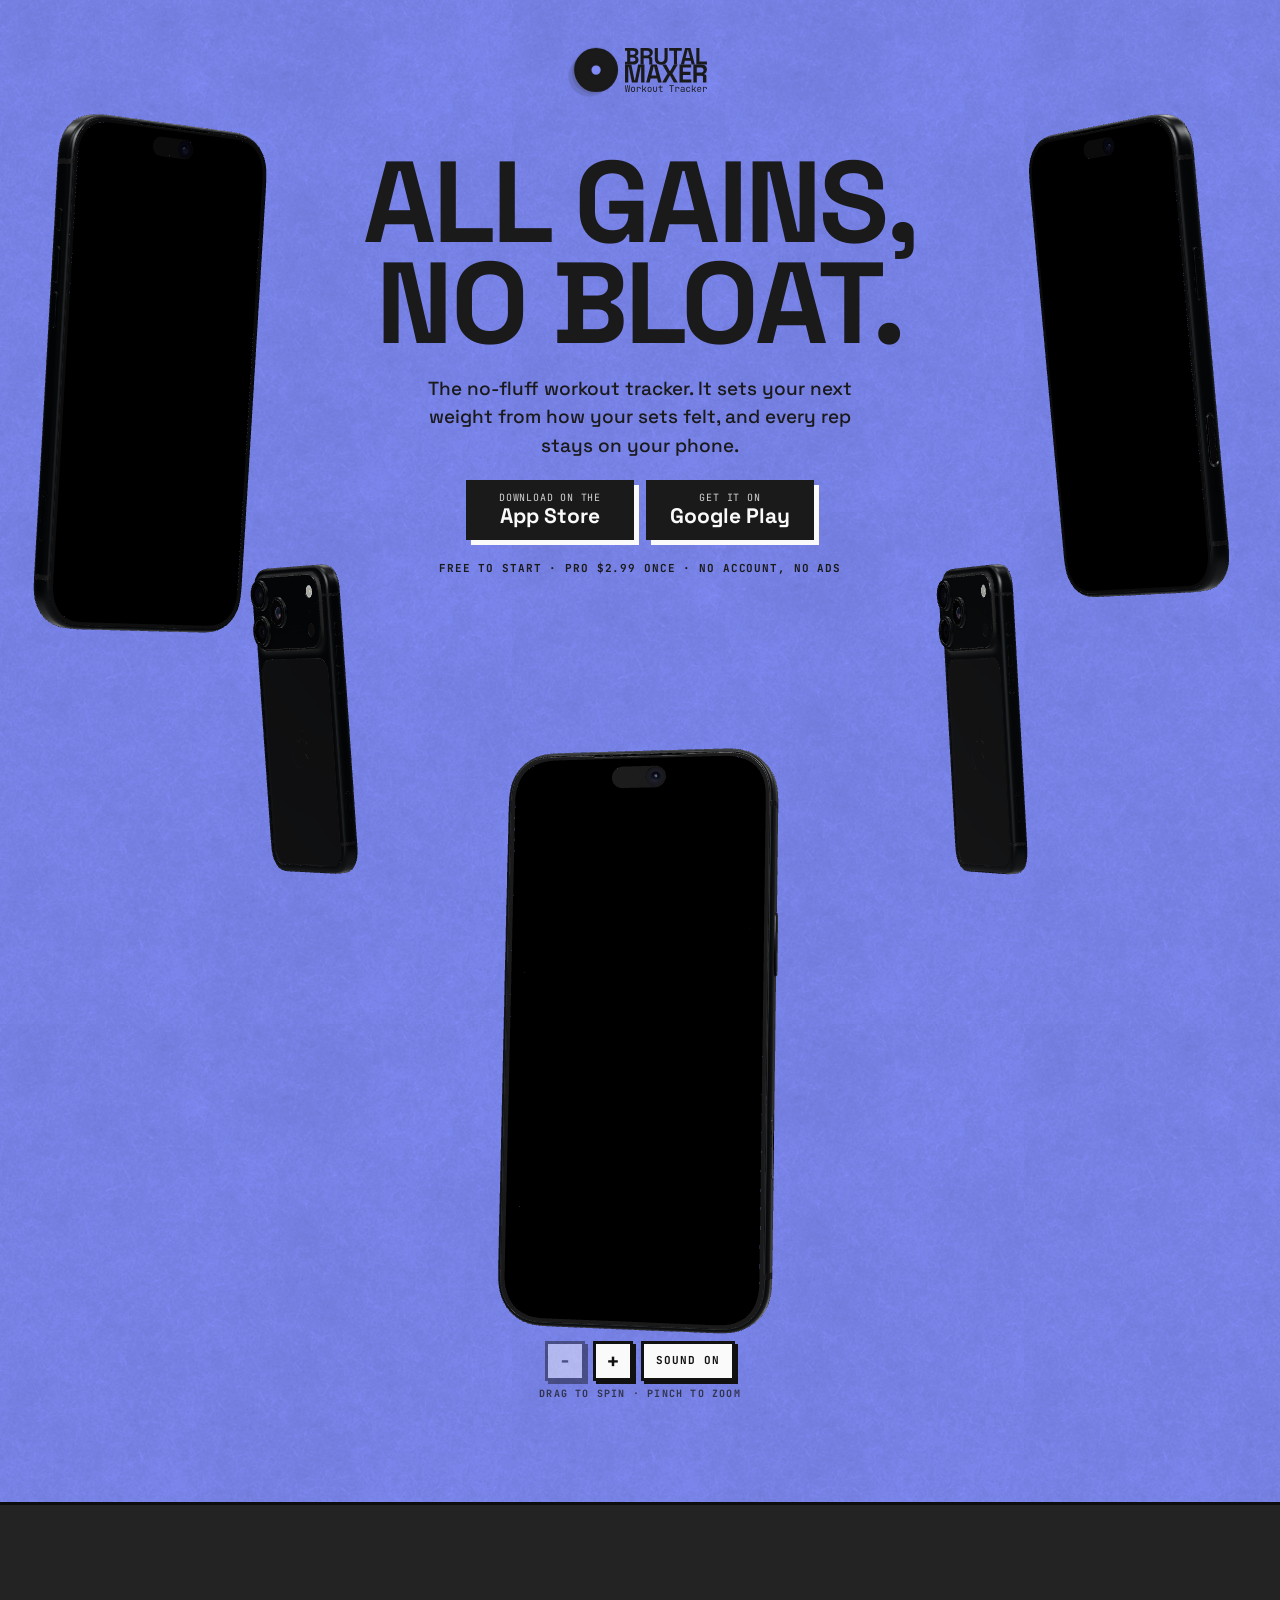
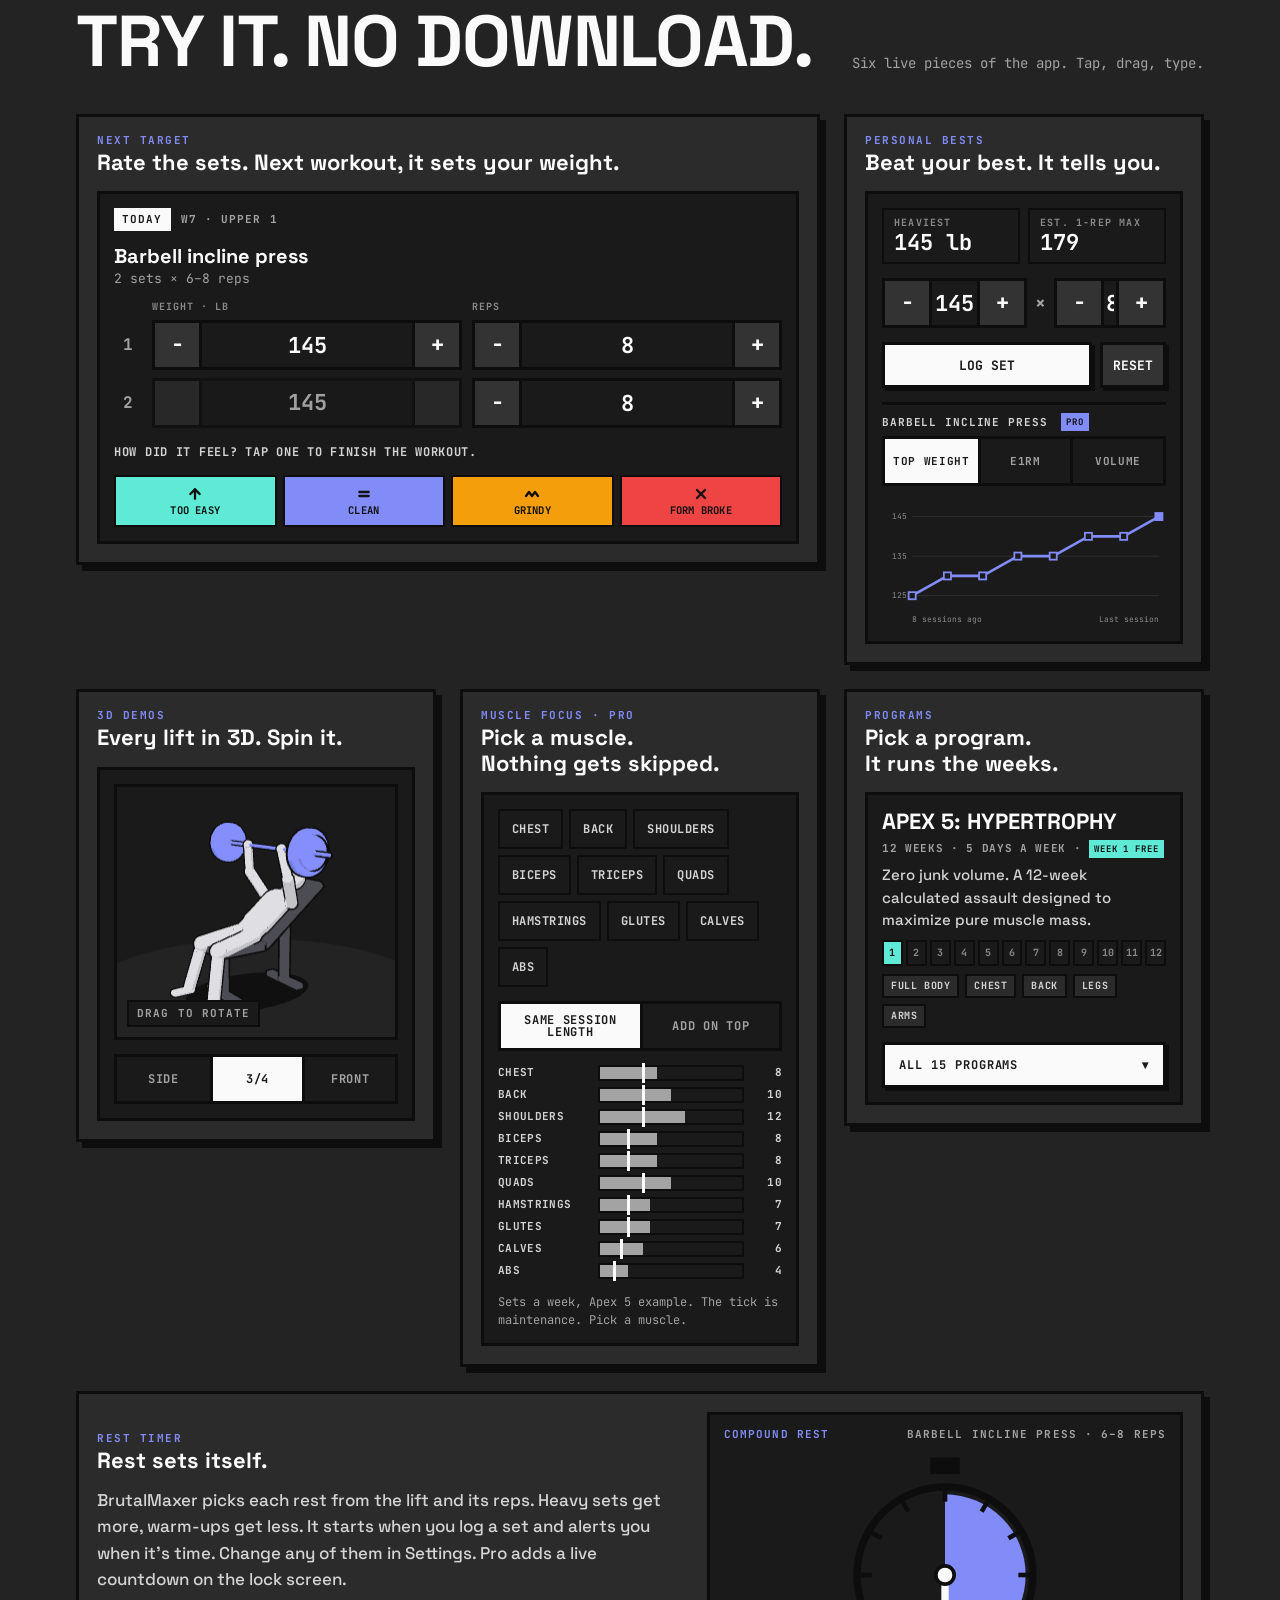
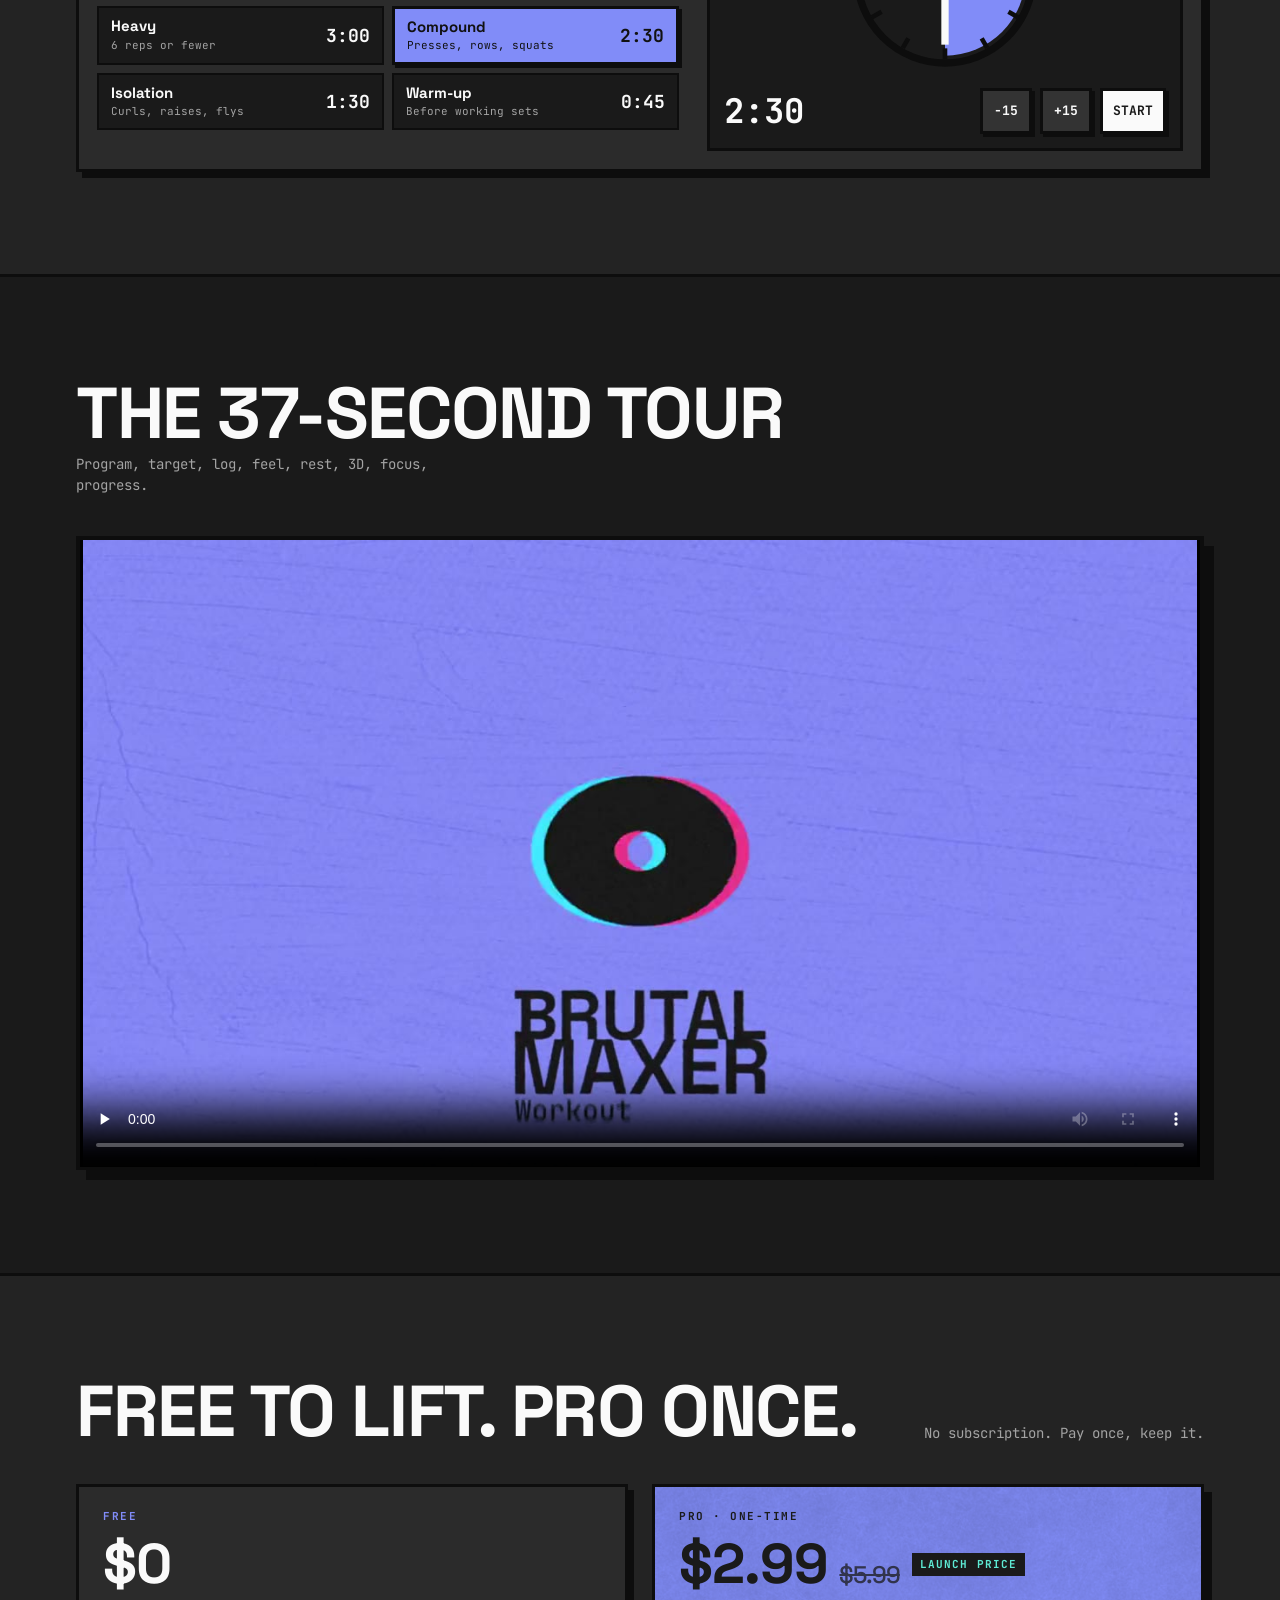
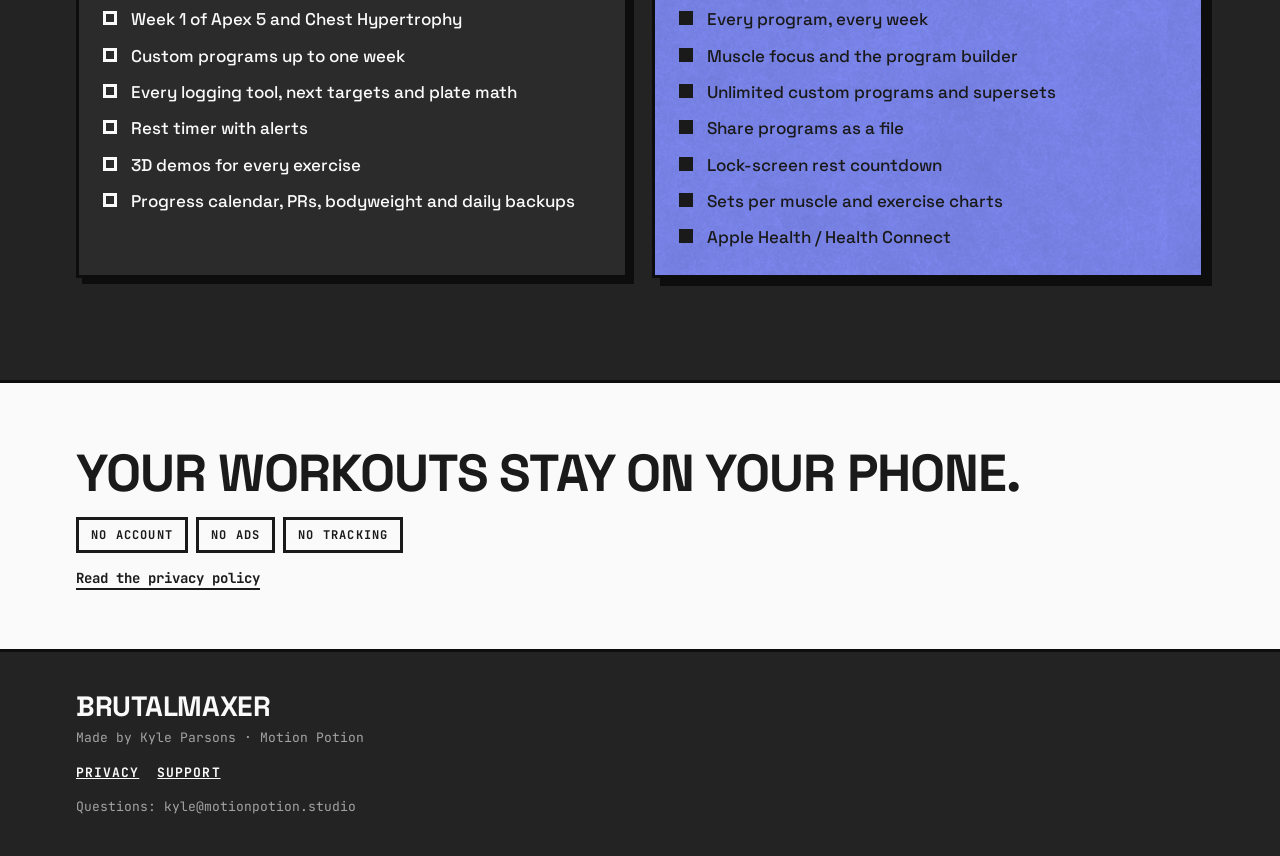
==== index.html @ f572b365 "Add BrutalMaxer landing page Landing page for GitHub Pages: indigo poster hero with a 3D iPhone play" ====
<!doctype html>
<html lang="en">
<head>
<meta charset="utf-8">
<meta name="viewport" content="width=device-width, initial-scale=1, viewport-fit=cover">
<title>BrutalMaxer</title>
<meta name="claude:viewport-fit-sides" content="cover">
<meta name="description" content="BrutalMaxer is a no-fluff workout tracker. It picks your next weight from how your sets felt, logs a set in one tap, and keeps every rep on your phone.">
<meta property="og:title" content="BrutalMaxer: All gains, no bloat">
<meta property="og:description" content="A no-fluff workout tracker for iPhone and Android. 15 programs, next-workout targets from how your sets felt, PRs and 3D demos. No account, no ads.">
<meta property="og:image" content="https://nerdlykyle.github.io/brutalmaxer/assets/og.jpg">
<meta property="og:url" content="https://nerdlykyle.github.io/brutalmaxer/">
<meta property="og:type" content="website">
<meta name="twitter:card" content="summary_large_image">
<link rel="canonical" href="https://nerdlykyle.github.io/brutalmaxer/">
<meta name="theme-color" content="#818CF8">
<meta name="apple-itunes-app" content="app-id=6761445068">
<meta name="color-scheme" content="dark">
<link rel="icon" href="assets/icon.svg" type="image/svg+xml">
<link rel="preload" href="fonts/space-grotesk-latin-700-normal.woff2" as="font" type="font/woff2" crossorigin>
<link rel="stylesheet" href="styles.css">
<script>
  document.documentElement.classList.add('js');
</script>
</head>
<body>

<main id="top">
  <!-- HERO: the ads' indigo paper poster -->
  <section class="hero" data-v="a" aria-labelledby="hero-title">
    <div class="hero__in">
        <h1 class="mark" id="hero-title">
          <span class="sr-only">BrutalMaxer Workout Tracker</span>
          <svg class="mark__plate" viewBox="7.5 7.5 185 185" aria-hidden="true" focusable="false">
            <circle class="ghost ghost--2" cx="100" cy="100" r="88"/>
            <circle class="ghost ghost--1" cx="100" cy="100" r="88"/>
            <g class="disc"><circle cx="100" cy="100" r="88"/><circle class="hole" cx="100" cy="100" r="24"/></g>
          </svg>
          <svg class="mark__word" viewBox="46.0 -700.0 3498.0 1878.8" aria-hidden="true" focusable="false"><path class="w1" d="M46.0 0.0V-116.0H138.0V-584.0H46.0V-700.0H406.0Q470.0 -700.0 517.5 -678.5Q565.0 -657.0 591.5 -617.5Q618.0 -578.0 618.0 -523.0V-513.0Q618.0 -465.0 600.0 -434.5Q582.0 -404.0 557.5 -387.5Q533.0 -371.0 511.0 -364.0V-346.0Q533.0 -340.0 559.0 -323.5Q585.0 -307.0 603.5 -276.0Q622.0 -245.0 622.0 -195.0V-185.0Q622.0 -127.0 595.0 -85.5Q568.0 -44.0 520.5 -22.0Q473.0 0.0 410.0 0.0ZM270.0 -120.0H394.0Q437.0 -120.0 463.5 -141.0Q490.0 -162.0 490.0 -201.0V-211.0Q490.0 -250.0 464.0 -271.0Q438.0 -292.0 394.0 -292.0H270.0ZM270.0 -412.0H392.0Q433.0 -412.0 459.5 -433.0Q486.0 -454.0 486.0 -491.0V-501.0Q486.0 -539.0 460.0 -559.5Q434.0 -580.0 392.0 -580.0H270.0ZM710.0 0.0V-700.0H1014.0Q1080.0 -700.0 1129.0 -677.0Q1178.0 -654.0 1205.0 -612.0Q1232.0 -570.0 1232.0 -513.0V-501.0Q1232.0 -438.0 1202.0 -399.0Q1172.0 -360.0 1128.0 -342.0V-324.0Q1168.0 -322.0 1190.0 -296.5Q1212.0 -271.0 1212.0 -229.0V0.0H1080.0V-210.0Q1080.0 -234.0 1067.5 -249.0Q1055.0 -264.0 1026.0 -264.0H842.0V0.0ZM842.0 -384.0H1000.0Q1047.0 -384.0 1073.5 -409.5Q1100.0 -435.0 1100.0 -477.0V-487.0Q1100.0 -529.0 1074.0 -554.5Q1048.0 -580.0 1000.0 -580.0H842.0ZM1592.0 14.0Q1506.0 14.0 1444.5 -17.5Q1383.0 -49.0 1350.5 -107.5Q1318.0 -166.0 1318.0 -246.0V-700.0H1450.0V-242.0Q1450.0 -178.0 1486.5 -141.0Q1523.0 -104.0 1592.0 -104.0Q1661.0 -104.0 1697.5 -141.0Q1734.0 -178.0 1734.0 -242.0V-700.0H1866.0V-246.0Q1866.0 -166.0 1833.5 -107.5Q1801.0 -49.0 1739.5 -17.5Q1678.0 14.0 1592.0 14.0ZM2136.0 0.0V-580.0H1932.0V-700.0H2472.0V-580.0H2268.0V0.0ZM2430.0 0.0 2614.0 -700.0H2844.0L3028.0 0.0H2892.0L2854.0 -154.0H2604.0L2566.0 0.0ZM2635.0 -276.0H2823.0L2738.0 -617.0H2720.0ZM3092.0 0.0V-700.0H3224.0V-120.0H3544.0V0.0Z"/><path class="w2" d="M46.0 775.8555133079849V0.0H317.5494296577947L451.6615969581749 676.1026615969582H471.61216730038024L605.7243346007606 0.0H877.2737642585553V775.8555133079849H735.4030418250952V107.51140684410655H715.4524714828897L582.4486692015209 775.8555133079849H340.8250950570342L207.8212927756654 107.51140684410655H187.8707224334601V775.8555133079849ZM948.2091254752852 775.8555133079849 1152.148288973384 0.0H1407.0722433460078L1611.0114068441067 775.8555133079849H1460.2737642585553L1418.1558935361218 605.1673003802282H1141.06463878327L1098.9467680608366 775.8555133079849ZM1175.4239543726237 469.9467680608366H1383.7965779467681L1289.5855513307986 91.99429657794678H1269.6349809885933ZM1633.1787072243346 775.8555133079849 1860.3935361216732 384.6026615969582 1635.3954372623575 0.0H1801.6501901140687L1955.7129277566542 280.416349809886H1975.6634980988595L2129.726235741445 0.0H2295.9809885931563L2070.9828897338402 384.6026615969582L2298.1977186311788 775.8555133079849H2131.942965779468L1975.6634980988595 488.7889733840305H1955.7129277566542L1799.4334600760458 775.8555133079849ZM2373.5665399239547 775.8555133079849V0.0H2872.3307984790877V133.00380228136885H2519.8707224334603V318.1007604562738H2841.296577946768V451.10456273764265H2519.8707224334603V642.851711026616H2878.9809885931563V775.8555133079849ZM2965.433460076046 775.8555133079849V0.0H3302.3764258555134Q3375.528517110266 0.0 3429.838403041825 25.49239543726236Q3484.1482889733843 50.98479087452472 3514.074144486692 97.53612167300383Q3544.0 144.08745247148295 3544.0 207.2642585551331V220.56463878326997Q3544.0 290.39163498098867 3510.749049429658 333.6178707224335Q3477.4980988593156 376.8441064638784 3428.7300380228135 396.7946768060837V416.745247148289Q3473.06463878327 418.96197718631186 3497.4486692015207 447.22528517110277Q3521.832699619772 475.4885931558936 3521.832699619772 522.0399239543727V775.8555133079849H3375.528517110266V543.0988593155894Q3375.528517110266 516.4980988593156 3361.6739543726235 499.87262357414454Q3347.819391634981 483.24714828897345 3315.6768060836503 483.24714828897345H3111.7376425855514V775.8555133079849ZM3111.7376425855514 350.2433460076046H3286.8593155893536Q3338.95247148289 350.2433460076046 3368.324144486692 321.98003802281374Q3397.6958174904944 293.7167300380229 3397.6958174904944 247.16539923954383V236.08174904942973Q3397.6958174904944 189.53041825095067 3368.8783269961978 161.26711026615976Q3340.060836501901 133.00380228136885 3286.8593155893536 133.00380228136885H3111.7376425855514Z"/><path class="w3" d="M78.98147940285105 1174.8729114447005 46.0 888.2481499675426H79.76675272196655L101.36176899764283 1100.271946128728Q102.14704231675833 1108.9099526389984 102.93231563587383 1118.1369141386056Q103.71758895498934 1127.3638756382127 104.30654394432597 1135.6092454889254Q104.8954989336626 1143.8546153396383 104.8954989336626 1149.3515285734468Q105.6807722527781 1143.8546153396383 106.26972724211471 1135.6092454889254Q106.85868223145133 1127.3638756382127 107.8402738803457 1118.1369141386056Q108.82186552924009 1108.9099526389984 109.99977550791334 1100.271946128728L136.6990683578404 888.2481499675426H173.21427769671118L197.55775058929171 1100.271946128728Q198.73566056796497 1108.9099526389984 199.71725221685935 1118.1369141386056Q200.69884386575373 1127.3638756382127 201.68043551464808 1135.6092454889254Q202.66202716354246 1143.8546153396383 203.0546638231002 1149.3515285734468Q203.44730048265797 1143.8546153396383 204.0362554719946 1135.6092454889254Q204.62521046133122 1127.3638756382127 205.6068021102256 1118.1369141386056Q206.58839375911998 1108.9099526389984 207.37366707823548 1100.271946128728L229.75395667302726 888.2481499675426H261.95016275676284L228.18341003479625 1174.8729114447005H183.81546750477045L159.47199461218992 958.9227486879378Q158.6867212930744 949.8921055181095 157.70512964418003 941.2540990078389Q156.72353799528565 932.6160924975684 155.93826467617015 925.1559959659712Q155.15299135705465 917.6958994343739 154.76035469749692 912.9842595196809Q154.36771803793917 917.6958994343739 153.3861263890448 925.1559959659712Q152.4045347401504 932.6160924975684 151.6192614210349 941.2540990078389Q150.8339881019194 949.8921055181095 149.65607812324615 958.9227486879378L123.34942193287685 1174.8729114447005ZM389.55707711303177 1178.0140047211626Q363.6430575822202 1178.0140047211626 344.7964979234482 1168.1980882322187Q325.9499382646762 1158.382171743275 315.54506678639575 1139.7319304142818Q305.1401953081154 1121.0816890852886 305.1401953081154 1095.5603062140349V1038.2353539186033Q305.1401953081154 1012.3213343877918 315.54506678639575 993.8674113885775Q325.9499382646762 975.4134883893632 344.7964979234482 965.5975719004196Q363.6430575822202 955.7816554114758 389.55707711303177 955.7816554114758Q415.4710966438433 955.7816554114758 434.3176563026153 965.5975719004196Q453.1642159613873 975.4134883893632 463.5690874396677 993.8674113885775Q473.97395891794815 1012.3213343877918 473.97395891794815 1037.8427172590457V1095.5603062140349Q473.97395891794815 1121.0816890852886 463.5690874396677 1139.7319304142818Q453.1642159613873 1158.382171743275 434.3176563026153 1168.1980882322187Q415.4710966438433 1178.0140047211626 389.55707711303177 1178.0140047211626ZM389.55707711303177 1146.6030719565424Q412.722640026939 1146.6030719565424 425.6796497923448 1133.6460621911367Q438.6366595577506 1120.689052425731 438.6366595577506 1095.5603062140349V1038.2353539186033Q438.6366595577506 1013.1066077069073 425.6796497923448 1000.1495979415015Q412.722640026939 987.1925881760958 389.55707711303177 987.1925881760958Q366.7841508586822 987.1925881760958 353.6308227634976 1000.1495979415015Q340.47749466831294 1013.1066077069073 340.47749466831294 1038.2353539186033V1095.5603062140349Q340.47749466831294 1120.689052425731 353.6308227634976 1133.6460621911367Q366.7841508586822 1146.6030719565424 389.55707711303177 1146.6030719565424ZM550.9307441912673 1174.8729114447005V958.9227486879378H585.4827702323494V1000.1495979415015H593.728140083062L582.3416769558874 1025.6709808127553Q582.3416769558874 990.7263181121156 597.4581883488607 972.8613501022379Q612.5746997418341 954.9963820923602 642.4150858682232 954.9963820923602Q676.5744752497475 954.9963820923602 696.7952632169715 976.3950800382577Q717.0160511841957 997.793777984155 717.0160511841957 1034.3089873230258V1047.2659970884315H681.6787518239983V1037.4500805994878Q681.6787518239983 1011.928697728234 669.3106970479291 998.3827329734917Q656.9426422718599 984.8367682187493 634.1697160175104 984.8367682187493Q611.7894264227186 984.8367682187493 599.0287349870918 998.5790513032705Q586.2680435514649 1012.3213343877918 586.2680435514649 1037.4500805994878V1174.8729114447005ZM780.2305533729935 1174.8729114447005V888.2481499675426H815.5678527331911V1048.0512704075472H857.1873386463126L920.0092041755527 958.9227486879378H960.450780110001L887.8129980918172 1061.7935534920684L961.6286900886743 1174.8729114447005H920.4018408351105L857.5799753058703 1078.6769298530517H815.5678527331911V1174.8729114447005ZM1096.3030643169827 1178.0140047211626Q1070.3890447861713 1178.0140047211626 1051.5424851273992 1168.1980882322187Q1032.6959254686271 1158.382171743275 1022.2910539903468 1139.7319304142818Q1011.8861825120664 1121.0816890852886 1011.8861825120664 1095.5603062140349V1038.2353539186033Q1011.8861825120664 1012.3213343877918 1022.2910539903468 993.8674113885775Q1032.6959254686271 975.4134883893632 1051.5424851273992 965.5975719004196Q1070.3890447861713 955.7816554114758 1096.3030643169827 955.7816554114758Q1122.2170838477944 955.7816554114758 1141.0636435065662 965.5975719004196Q1159.9102031653383 975.4134883893632 1170.3150746436186 993.8674113885775Q1180.719946121899 1012.3213343877918 1180.719946121899 1037.8427172590457V1095.5603062140349Q1180.719946121899 1121.0816890852886 1170.3150746436186 1139.7319304142818Q1159.9102031653383 1158.382171743275 1141.0636435065662 1168.1980882322187Q1122.2170838477944 1178.0140047211626 1096.3030643169827 1178.0140047211626ZM1096.3030643169827 1146.6030719565424Q1119.46862723089 1146.6030719565424 1132.425636996296 1133.6460621911367Q1145.3826467617016 1120.689052425731 1145.3826467617016 1095.5603062140349V1038.2353539186033Q1145.3826467617016 1013.1066077069073 1132.425636996296 1000.1495979415015Q1119.46862723089 987.1925881760958 1096.3030643169827 987.1925881760958Q1073.5301380626333 987.1925881760958 1060.3768099674485 1000.1495979415015Q1047.2234818722638 1013.1066077069073 1047.2234818722638 1038.2353539186033V1095.5603062140349Q1047.2234818722638 1120.689052425731 1060.3768099674485 1133.6460621911367Q1073.5301380626333 1146.6030719565424 1096.3030643169827 1146.6030719565424ZM1331.4924233920756 1178.799278040278Q1294.1919407340893 1178.799278040278 1271.8116511392973 1156.6153067752653Q1249.4313615445055 1134.4313355102522 1249.4313615445055 1096.3455795331504V958.9227486879378H1284.7686609047032V1096.3455795331504Q1284.7686609047032 1120.689052425731 1297.3330340105513 1134.2350171804733Q1309.8974071163993 1147.7809819352158 1331.4924233920756 1147.7809819352158Q1353.4800763273095 1147.7809819352158 1366.2407677629362 1134.2350171804733Q1379.0014591985632 1120.689052425731 1379.0014591985632 1096.3455795331504V958.9227486879378H1414.338758558761V1096.3455795331504Q1414.338758558761 1134.4313355102522 1391.5658323044113 1156.6153067752653Q1368.792906050062 1178.799278040278 1331.4924233920756 1178.799278040278ZM1591.0252553597486 1174.8729114447005Q1563.1480525311483 1174.8729114447005 1547.6389044786172 1159.952718381506Q1532.129756426086 1145.0325253183114 1532.129756426086 1117.9405958088266V991.1189547716733H1471.2710741946346V958.9227486879378H1532.129756426086V898.0640664564864H1567.4670557862835V958.9227486879378H1653.8471208889887V991.1189547716733H1567.4670557862835V1117.9405958088266Q1567.4670557862835 1142.6767053609651 1591.0252553597486 1142.6767053609651H1649.9207542934112V1174.8729114447005ZM2020.9623975754855 1174.8729114447005V920.0517193917204H1942.4350656639353V887.8555133079849H2134.827028847233V920.0517193917204H2056.299696935683V1174.8729114447005ZM2200.0047143338197 1174.8729114447005V958.9227486879378H2234.556740374902V1000.1495979415015H2242.8021102256143L2231.41564709844 1025.6709808127553Q2231.41564709844 990.7263181121156 2246.532158491413 972.8613501022379Q2261.6486698843864 954.9963820923602 2291.4890560107756 954.9963820923602Q2325.6484453923 954.9963820923602 2345.869233359524 976.3950800382577Q2366.0900213267482 997.793777984155 2366.0900213267482 1034.3089873230258V1047.2659970884315H2330.752721966551V1037.4500805994878Q2330.752721966551 1011.928697728234 2318.3846671904817 998.3827329734917Q2306.0166124144125 984.8367682187493 2283.2436861600627 984.8367682187493Q2260.863396565271 984.8367682187493 2248.102705129644 998.5790513032705Q2235.342013694017 1012.3213343877918 2235.342013694017 1037.4500805994878V1174.8729114447005ZM2490.9484790661127 1178.799278040278Q2456.7890896845884 1178.799278040278 2437.157256706701 1161.3269466899583Q2417.5254237288136 1143.8546153396383 2417.5254237288136 1114.014229213249Q2417.5254237288136 1083.7812064273023 2437.157256706701 1066.5051934067615Q2456.7890896845884 1049.2291803862204 2490.1632057469974 1049.2291803862204H2556.911437871815V1027.6341641105441Q2556.911437871815 1007.6096944730988 2544.9360197553033 996.8121863352607Q2532.960601638792 986.0146781974225 2510.972948703558 986.0146781974225Q2491.7337523852284 986.0146781974225 2478.7767426198225 994.0637297183564Q2465.8197328544165 1002.1127812392903 2463.856549556628 1015.8550643238116H2428.51925019643Q2432.05298013245 987.9778614952113 2454.8259063868 971.4871217937857Q2477.5988326411493 954.9963820923602 2511.7582220226736 954.9963820923602Q2549.05870468066 954.9963820923602 2570.653720956336 974.2355784106901Q2592.2487372320124 993.4747747290198 2592.2487372320124 1026.4562541318708V1174.8729114447005H2557.6967111909303V1133.6460621911367H2551.807161297564L2557.6967111909303 1127.7565122977705Q2557.6967111909303 1151.3147118712354 2539.439106521495 1165.0569949557566Q2521.1815018520597 1178.799278040278 2490.9484790661127 1178.799278040278ZM2499.5864855763834 1150.9220752116778Q2524.715231788079 1150.9220752116778 2540.813334829947 1138.3577021058297Q2556.911437871815 1125.7933289999817 2556.911437871815 1106.1614960220943V1075.5358365765896H2490.9484790661127Q2473.279829386014 1075.5358365765896 2463.0712762375124 1085.3517530655336Q2452.862723089011 1095.1676695544772 2452.862723089011 1112.0510459154605Q2452.862723089011 1130.112332255117 2465.23077786508 1140.5172037333973Q2477.5988326411493 1150.9220752116778 2499.5864855763834 1150.9220752116778ZM2746.947581097766 1178.799278040278Q2721.0335615669546 1178.799278040278 2701.598046918846 1168.9833615513344Q2682.1625322707373 1159.1674450623905 2671.561342462678 1140.5172037333973Q2660.9601526546185 1121.8669624044041 2660.9601526546185 1096.3455795331504V1037.4500805994878Q2660.9601526546185 1011.5360610686763 2671.561342462678 993.082138069462Q2682.1625322707373 974.6282150702477 2701.598046918846 964.812298581304Q2721.0335615669546 954.9963820923602 2746.947581097766 954.9963820923602Q2784.2480637557524 954.9963820923602 2807.0209900101017 975.0208517298056Q2829.7939162644516 995.0453213672508 2830.9718262431247 1029.5973474083328H2795.6345268829273Q2794.4566169042537 1008.787604451772 2781.695925468627 997.5974596543762Q2768.935234033 986.4073148569803 2746.947581097766 986.4073148569803Q2723.782018183859 986.4073148569803 2710.0397350993376 999.5606429521649Q2696.2974520148164 1012.7139710473496 2696.2974520148164 1037.0574439399302V1096.3455795331504Q2696.2974520148164 1120.689052425731 2710.0397350993376 1134.0386988506943Q2723.782018183859 1147.388345275658 2746.947581097766 1147.388345275658Q2768.935234033 1147.388345275658 2781.695925468627 1136.0018821484832Q2794.4566169042537 1124.6154190213085 2795.6345268829273 1104.1983127243054H2830.9718262431247Q2829.7939162644516 1138.7503387653876 2807.0209900101017 1158.7748084028328Q2784.2480637557524 1178.799278040278 2746.947581097766 1178.799278040278ZM2900.4685149848465 1174.8729114447005V888.2481499675426H2935.805814345044V1048.0512704075472H2977.4253002581654L3040.2471657874057 958.9227486879378H3080.688741721854L3008.0509597036703 1061.7935534920684L3081.866651700527 1174.8729114447005H3040.6398024469636L2977.8179369177233 1078.6769298530517H2935.805814345044V1174.8729114447005ZM3216.5410259288356 1178.799278040278Q3191.019643057582 1178.799278040278 3171.976765069031 1168.5907248917765Q3152.93388708048 1158.382171743275 3142.5290156021993 1139.7319304142818Q3132.124144123919 1121.0816890852886 3132.124144123919 1096.3455795331504V1037.4500805994878Q3132.124144123919 1012.3213343877918 3142.5290156021993 993.8674113885775Q3152.93388708048 975.4134883893632 3171.976765069031 965.2049352408617Q3191.019643057582 954.9963820923602 3216.5410259288356 954.9963820923602Q3242.0624088000895 954.9963820923602 3261.10528678864 965.2049352408617Q3280.148164777191 975.4134883893632 3290.553036255472 993.8674113885775Q3300.957907733752 1012.3213343877918 3300.957907733752 1037.4500805994878V1075.5358365765896H3166.676170165001V1096.3455795331504Q3166.676170165001 1121.8669624044041 3179.633179930407 1135.4129271591464Q3192.590189695813 1148.958891913889 3216.5410259288356 1148.958891913889Q3236.9581322258387 1148.958891913889 3249.5225053316867 1141.6951137120705Q3262.086878437535 1134.4313355102522 3264.835335054439 1119.9037791066155H3300.1726344146364Q3296.6389044786165 1146.9957086161003 3273.669659894488 1162.8974933281893Q3250.70041531036 1178.799278040278 3216.5410259288356 1178.799278040278ZM3266.40588169267 1051.9776370031245V1037.4500805994878Q3266.40588169267 1011.928697728234 3253.645190257043 998.1864146437129Q3240.884498821416 984.4441315591915 3216.5410259288356 984.4441315591915Q3192.590189695813 984.4441315591915 3179.633179930407 998.1864146437129Q3166.676170165001 1011.928697728234 3166.676170165001 1037.4500805994878V1048.8365437266625H3269.154338309574ZM3377.914693007071 1174.8729114447005V958.9227486879378H3412.466719048153V1000.1495979415015H3420.7120888988657L3409.325625771691 1025.6709808127553Q3409.325625771691 990.7263181121156 3424.4421371646645 972.8613501022379Q3439.5586485576378 954.9963820923602 3469.399034684027 954.9963820923602Q3503.558424065551 954.9963820923602 3523.7792120327754 976.3950800382577Q3543.9999999999995 997.793777984155 3543.9999999999995 1034.3089873230258V1047.2659970884315H3508.662700639802V1037.4500805994878Q3508.662700639802 1011.928697728234 3496.294645863733 998.3827329734917Q3483.926591087664 984.8367682187493 3461.153664833314 984.8367682187493Q3438.7733752385225 984.8367682187493 3426.0126838028955 998.5790513032705Q3413.2519923672685 1012.3213343877918 3413.2519923672685 1037.4500805994878V1174.8729114447005Z"/></svg>
        </h1>
        <p class="hero__tag"><span class="t1">All gains,</span> <span class="t2">no bloat.</span></p>
        <p class="hero__lede">The no-fluff workout tracker. It sets your next weight from how your sets felt, and every rep stays on your phone.</p>
        <div class="stores">
          <a class="store" id="appstore-link" href="https://apps.apple.com/us/app/brutalmaxer-workout-tracker/id6761445068"><small>Download on the</small><b>App Store</b></a>
          <a class="store" id="play-link" href="https://play.google.com/store/apps/details?id=com.kyleparsons.brutalmaxer"><small>Get it on</small><b>Google Play</b></a>
        </div>
        <p class="hero__fine">Free to start · Pro <span data-price-now>$2.99</span> once · No account, no ads</p>
      <figure class="phone phone--hero" id="hero-phone">
        <video id="hero-video" src="assets/hero.mp4" poster="assets/hero-poster.jpg" autoplay muted loop playsinline preload="metadata" aria-label="BrutalMaxer 37-second tour: pick a program, get your next target, log, rate, 3D demos, muscle focus and progress"></video>
        <div class="phone__bar">
          <button class="sound" id="hero-sound" type="button">Sound on</button>
          <span class="phone__hint" aria-hidden="true">Drag to spin</span>
        </div>
      </figure>
    </div>
  </section>

  <!-- TRY IT: live pieces of the app in its own UI -->
  <section class="try" id="try" aria-labelledby="try-title">
    <div class="wrap">
      <div class="sec-head">
        <h2 class="sec-title" id="try-title" data-flash>Try it. No download.</h2>
        <p class="sec-note">Six live pieces of the app. Tap, drag, type.</p>
      </div>

      <div class="grid">
        <!-- 1. Next target: today's sets → how it felt → next workout's target -->
        <article class="card card--wide" aria-labelledby="t-title">
          <header class="card__head">
            <p class="eyebrow">Next target</p>
            <h3 class="card__title" id="t-title">Rate the sets. Next workout, it sets your weight.</h3>
          </header>
          <div class="app sim" id="sim">
            <!-- step 1: today -->
            <div class="sim__step" id="sim-today">
              <div class="sim__when"><span class="sim__day">Today</span><span>W7 · Upper 1</span></div>
              <div class="ex">
                <div>
                  <p class="ex__name">Barbell incline press</p>
                  <p class="ex__meta">2 sets × 6–8 reps</p>
                </div>
              </div>
              <div class="sets" role="group" aria-label="Today's sets">
                <div class="sets__head"><span></span><span>Weight · lb</span><span>Reps</span></div>
                <div class="setrow">
                  <span class="setrow__n">1</span>
                  <div class="stepper" data-field="weight">
                    <button type="button" data-d="-1" aria-label="Less weight">−</button>
                    <input id="t-weight" inputmode="decimal" value="145" aria-label="Weight for both sets, pounds">
                    <button type="button" data-d="1" aria-label="More weight">+</button>
                  </div>
                  <div class="stepper" data-field="reps1">
                    <button type="button" data-d="-1" aria-label="One less rep, set 1">−</button>
                    <input id="t-reps1" inputmode="numeric" value="8" aria-label="Reps, set 1">
                    <button type="button" data-d="1" aria-label="One more rep, set 1">+</button>
                  </div>
                </div>
                <div class="setrow">
                  <span class="setrow__n">2</span>
                  <div class="stepper stepper--ghost" aria-hidden="true"><span></span><output id="t-weight2">145</output><span></span></div>
                  <div class="stepper" data-field="reps2">
                    <button type="button" data-d="-1" aria-label="One less rep, set 2">−</button>
                    <input id="t-reps2" inputmode="numeric" value="8" aria-label="Reps, set 2">
                    <button type="button" data-d="1" aria-label="One more rep, set 2">+</button>
                  </div>
                </div>
              </div>
              <p class="sim__ask" id="feel-label">How did it feel? Tap one to finish the workout.</p>
              <div class="feel" role="group" aria-labelledby="feel-label">
                <button type="button" data-feel="easy" class="feel--easy">Too easy</button>
                <button type="button" data-feel="clean" class="feel--clean">Clean</button>
                <button type="button" data-feel="grindy" class="feel--grindy">Grindy</button>
                <button type="button" data-feel="broke" class="feel--broke">Form broke</button>
              </div>
            </div>
            <!-- step 2: the next time this workout comes up -->
            <div class="sim__step" id="sim-next" hidden>
              <div class="sim__when"><span class="sim__day sim__day--next">Next workout</span><span>W8 · Upper 1</span></div>
              <div class="ex">
                <div>
                  <p class="ex__name">Barbell incline press</p>
                  <p class="ex__meta" id="n-last">Last time: 145 lb × 8, 7 · Clean</p>
                </div>
              </div>
              <div class="target" aria-live="polite" id="n-target">
                <p class="target__label">Next target</p>
                <p class="target__value" id="n-title">Chase Reps</p>
                <p class="target__detail" id="n-detail"></p>
                <div class="target__nums">
                  <div class="target__num"><span>Load</span><b id="n-load">145</b><i id="n-delta"></i></div>
                  <div class="target__num"><span>Reps</span><b>6–8</b></div>
                </div>
                <p class="target__use" id="n-use">Use 145 lb</p>
              </div>
              <p class="sim__why" id="n-why"></p>
              <button type="button" class="btn-sq btn-ink sim__reset" id="sim-reset">Try another</button>
            </div>
          </div>
        </article>

        <!-- 2. Personal bests -->
        <article class="card" aria-labelledby="pb-title">
          <header class="card__head">
            <p class="eyebrow">Personal bests</p>
            <h3 class="card__title" id="pb-title">Beat your best. It tells you.</h3>
          </header>
          <div class="app pb" id="pb">
            <div class="pb__toast" id="pb-toast" role="status" aria-live="polite" hidden><b id="pb-toast-title"></b><span id="pb-toast-detail"></span></div>
            <div class="pb__bests">
              <div><span>Heaviest</span><b id="pb-best-w">145 lb</b></div>
              <div><span>Est. 1-rep max</span><b id="pb-best-e">179</b></div>
            </div>
            <div class="pb__log">
              <div class="stepper" id="pb-w">
                <button type="button" data-d="-1" aria-label="Less weight">−</button>
                <input inputmode="decimal" value="145" aria-label="Weight, pounds">
                <button type="button" data-d="1" aria-label="More weight">+</button>
              </div>
              <span class="pb__x" aria-hidden="true">×</span>
              <div class="stepper" id="pb-r">
                <button type="button" data-d="-1" aria-label="One less rep">−</button>
                <input inputmode="numeric" value="8" aria-label="Reps">
                <button type="button" data-d="1" aria-label="One more rep">+</button>
              </div>
            </div>
            <div class="pb__actions">
              <button type="button" class="btn-sq btn-ink" id="pb-log">Log set</button>
              <button type="button" class="btn-sq" id="pb-reset">Reset</button>
            </div>
            <div class="pb__chart">
              <div class="pb__charthead">
                <span>Barbell incline press <em class="pro">Pro</em></span>
                <div class="seg" role="radiogroup" aria-label="Chart">
                  <button type="button" role="radio" aria-checked="true" data-metric="top">Top weight</button>
                  <button type="button" role="radio" aria-checked="false" data-metric="e1rm">E1RM</button>
                  <button type="button" role="radio" aria-checked="false" data-metric="vol">Volume</button>
                </div>
              </div>
              <svg class="chart" id="pb-chart" viewBox="0 0 320 150" role="img" aria-label="Chart of your sessions"></svg>
            </div>
          </div>
        </article>

        <!-- 3. 3D lift -->
        <article class="card" aria-labelledby="d-title">
          <header class="card__head">
            <p class="eyebrow">3D demos</p>
            <h3 class="card__title" id="d-title">Every lift in 3D. Spin it.</h3>
          </header>
          <div class="app">
            <div class="lift" id="lift" tabindex="0" role="slider" aria-label="Rotate the barbell incline press" aria-valuemin="0" aria-valuemax="23" aria-valuenow="0" aria-valuetext="Three-quarter view">
              <img id="lift-img" src="assets/3d/dark/r00.webp" alt="3D figure doing a barbell incline press" draggable="false" width="620" height="560">
              <span class="lift__hint">Drag to rotate</span>
            </div>
            <div class="seg seg--full" role="group" aria-label="Camera">
              <button type="button" data-frame="2">Side</button>
              <button type="button" data-frame="0" aria-pressed="true">3/4</button>
              <button type="button" data-frame="21">Front</button>
            </div>
          </div>
        </article>

        <!-- 4. Muscle focus -->
        <article class="card" aria-labelledby="f-title">
          <header class="card__head">
            <p class="eyebrow">Muscle focus · Pro</p>
            <h3 class="card__title" id="f-title">Pick a muscle. Nothing gets skipped.</h3>
          </header>
          <div class="app">
            <div class="chips" role="group" aria-label="Muscles to grow, pick up to two" id="f-chips"></div>
            <div class="seg seg--full" role="radiogroup" aria-label="Session length">
              <button type="button" role="radio" aria-checked="true" data-mode="same">Same session length</button>
              <button type="button" role="radio" aria-checked="false" data-mode="top">Add on top</button>
            </div>
            <div class="vol" id="f-bars" aria-live="polite"></div>
            <p class="plates__fine" id="f-fine">Sets a week, Apex 5 example. The tick is maintenance.</p>
          </div>
        </article>

        <!-- 5. Programs -->
        <article class="card" aria-labelledby="pg-title">
          <header class="card__head">
            <p class="eyebrow">Programs</p>
            <h3 class="card__title" id="pg-title">Pick a program. It runs the weeks.</h3>
          </header>
          <div class="app prog">
            <div class="prog__feat" id="pg-feat" aria-live="polite"></div>
            <button type="button" class="prog__toggle" id="pg-toggle" aria-expanded="false" aria-controls="pg-list">
              <span id="pg-count">All 15 programs</span><span class="prog__chev" aria-hidden="true">▾</span>
            </button>
            <ul class="prog__list" id="pg-list" hidden></ul>
          </div>
        </article>

        <!-- 6. Rest timer -->
        <article class="card card--full" id="rest-card" aria-labelledby="r-title">
          <div class="rest-wrap">
            <div class="rest-copy">
              <header class="card__head">
                <p class="eyebrow">Rest timer</p>
                <h3 class="card__title" id="r-title">Rest sets itself.</h3>
              </header>
              <p class="rest-copy__p">BrutalMaxer picks each rest from the lift and its reps. Heavy sets get more, warm-ups get less. It starts when you log a set and alerts you when it's time. Change any of them in Settings. Pro adds a live countdown on the lock screen.</p>
              <div class="restkind" role="radiogroup" aria-label="Kind of set" id="r-kinds">
                <button type="button" role="radio" aria-checked="false" data-sec="180" data-name="Heavy" data-ex="Barbell back squat · 3–5 reps"><b>Heavy</b><span>6 reps or fewer</span><i>3:00</i></button>
                <button type="button" role="radio" aria-checked="true" data-sec="150" data-name="Compound" data-ex="Barbell incline press · 6–8 reps"><b>Compound</b><span>Presses, rows, squats</span><i>2:30</i></button>
                <button type="button" role="radio" aria-checked="false" data-sec="90" data-name="Isolation" data-ex="Cable lateral raise · 10–12 reps"><b>Isolation</b><span>Curls, raises, flys</span><i>1:30</i></button>
                <button type="button" role="radio" aria-checked="false" data-sec="45" data-name="Warm-up" data-ex="Barbell incline press · warm-up"><b>Warm-up</b><span>Before working sets</span><i>0:45</i></button>
              </div>
            </div>
            <div class="app rest" id="rest">
              <div class="rest__top">
                <span class="rest__kind" id="r-kind">Compound rest</span>
                <span class="rest__detail" id="r-detail">Barbell incline press · 6–8 reps</span>
              </div>
              <svg class="dial" viewBox="0 0 120 120" aria-hidden="true">
                <rect class="dial__crown" x="52" y="2" width="16" height="9"/>
                <circle class="dial__face" cx="60" cy="66" r="48"/>
                <path class="dial__wedge" id="r-wedge" d=""/>
                <g class="dial__ticks" id="r-ticks"></g>
                <line class="dial__hand" id="r-hand" x1="60" y1="66" x2="60" y2="30"/>
                <circle class="dial__hub" cx="60" cy="66" r="5"/>
              </svg>
              <div class="rest__row">
                <span class="rest__time" id="r-time" aria-live="off">2:30</span>
                <button type="button" class="btn-sq" id="r-minus" aria-label="Subtract 15 seconds">−15</button>
                <button type="button" class="btn-sq" id="r-plus" aria-label="Add 15 seconds">+15</button>
                <button type="button" class="btn-sq btn-ink" id="r-go">Start</button>
              </div>
              <p class="sr-only" id="r-status" aria-live="polite"></p>
            </div>
          </div>
        </article>
      </div>
    </div>
  </section>

  <!-- TOUR VIDEO -->
  <section class="tour" id="tour" aria-labelledby="tour-title">
    <div class="wrap">
      <div class="sec-head">
        <h2 class="sec-title" id="tour-title" data-flash>The 37-second tour</h2>
        <p class="sec-note">Program, target, log, feel, rest, 3D, focus, progress.</p>
      </div>
      <div class="tour__frame">
        <video id="tour-video" src="assets/promo.mp4" poster="assets/promo-poster.jpg" controls playsinline preload="none"></video>
      </div>
    </div>
  </section>

  <!-- PRICING -->
  <section class="pricing" id="pricing" aria-labelledby="pricing-title">
    <div class="wrap">
      <div class="sec-head">
        <h2 class="sec-title" id="pricing-title" data-flash>Free to lift. Pro once.</h2>
        <p class="sec-note">No subscription. Pay once, keep it.</p>
      </div>
      <div class="plans">
        <article class="plan">
          <p class="eyebrow">Free</p>
          <p class="plan__price">$0</p>
          <ul class="plan__list">
            <li>Week 1 of Apex 5 and Chest Hypertrophy</li>
            <li>Custom programs up to one week</li>
            <li>Every logging tool, next targets and plate math</li>
            <li>Rest timer with alerts</li>
            <li>3D demos for every exercise</li>
            <li>Progress calendar, PRs, bodyweight and daily backups</li>
          </ul>
        </article>
        <article class="plan plan--pro">
          <p class="eyebrow">Pro · one-time</p>
          <p class="plan__price"><span data-price-now>$2.99</span> <s data-price-was>$5.99</s> <span class="tag" data-launch-tag>Launch price</span></p>
          <ul class="plan__list">
            <li>Every program, every week</li>
            <li>Muscle focus and the program builder</li>
            <li>Unlimited custom programs and supersets</li>
            <li>Share programs as a file</li>
            <li>Lock-screen rest countdown</li>
            <li>Sets per muscle and exercise charts</li>
            <li>Apple Health / Health Connect</li>
          </ul>
        </article>
      </div>
    </div>
  </section>

  <!-- PRIVACY -->
  <section class="privacy" aria-labelledby="privacy-title">
    <div class="wrap privacy__in">
      <h2 class="privacy__title" id="privacy-title">Your workouts stay on your phone.</h2>
      <ul class="privacy__facts">
        <li>No account</li>
        <li>No ads</li>
        <li>No tracking</li>
      </ul>
      <a class="privacy__link" href="privacy.html">Read the privacy policy</a>
    </div>
  </section>
</main>

<footer class="foot">
  <div class="wrap foot__in">
    <p class="foot__brand">BRUTALMAXER</p>
    <p class="foot__by">Made by Kyle Parsons · Motion Potion</p>
    <nav class="foot__nav" aria-label="Footer">
      <a href="privacy.html">Privacy</a>
      <a href="support.html">Support</a>
    </nav>
    <p class="foot__mail">Questions: <span class="select">kyle@motionpotion.studio</span></p>
  </div>
</footer>

<script src="app.js"></script>
</body>
</html>
---- styles.css ----
/* BrutalMaxer landing page. Tokens mirror the app's dark theme (src/index.css). Dark only. */

@font-face { font-family: "Space Grotesk"; font-weight: 500; font-display: swap; src: url(fonts/space-grotesk-latin-500-normal.woff2) format("woff2"); }
@font-face { font-family: "Space Grotesk"; font-weight: 700; font-display: swap; src: url(fonts/space-grotesk-latin-700-normal.woff2) format("woff2"); }
@font-face { font-family: "JetBrains Mono"; font-weight: 400; font-display: swap; src: url(fonts/jetbrains-mono-latin-400-normal.woff2) format("woff2"); }
@font-face { font-family: "JetBrains Mono"; font-weight: 700; font-display: swap; src: url(fonts/jetbrains-mono-latin-700-normal.woff2) format("woff2"); }

:root {
  /* dark (default) */
  --app: #232323;
  --surface: #1A1A1A;
  --card: #2B2B2B;
  --well: #1A1A1A;
  --press: #333333;
  --line: #0D0D0D;
  --ink: #FAFAFA;
  --soft: #D4D4D4;
  --muted: #A3A3A3;
  --faint: #8A8A8A;
  --on-ink: #1A1A1A;
  --go-ink: #62F167;
  --danger: #F16262;
  --accent: #818CF8;
  --accent-ink: #818CF8;
  --lift-bg: #1A1A1A;
  --lift-floor: #232323;
  /* brand band: identical in both themes, like the ads */
  --indigo: #818CF8;
  --indigo-deep: #4F46E5;
  --poster-ink: #1A1A1A;
  --ghost: #626AB5;
  --cyan: #22D3EE;
  --magenta: #FF4FD8;
  /* set-feel colors from the app (always with #111 text) */
  --q-easy: #5EEAD4;
  --q-clean: #818CF8;
  --q-grindy: #F59E0B;
  --q-broke: #EF4444;
  --q-text: #111111;

  --display: "Space Grotesk", "Arial Black", "Helvetica Neue", Arial, sans-serif;
  --mono: "JetBrains Mono", ui-monospace, "SFMono-Regular", Menlo, Consolas, monospace;
  --gutter-l: max(16px, env(safe-area-inset-left, 0px));
  --gutter-r: max(16px, env(safe-area-inset-right, 0px));
  --step: steps(4, end);
  color-scheme: dark;
}

*, *::before, *::after { box-sizing: border-box; }
html { scroll-behavior: smooth; -webkit-text-size-adjust: 100%; }
@media (prefers-reduced-motion: reduce) { html { scroll-behavior: auto; } }
body {
  margin: 0;
  background: var(--app);
  color: var(--ink);
  font: 500 17px/1.55 var(--display);
  -webkit-font-smoothing: antialiased;
  overflow-x: hidden;
}
body::before { content: ""; position: fixed; inset: 0 0 auto; height: env(safe-area-inset-top, 0px); background: var(--app); z-index: 30; }
img, video, svg { display: block; max-width: 100%; }
a { color: inherit; }
button, input { font: inherit; color: inherit; }
button { cursor: pointer; }
:focus-visible { outline: 3px solid var(--accent); outline-offset: 3px; }
[hidden] { display: none !important; }
.sr-only { position: absolute; width: 1px; height: 1px; overflow: hidden; clip: rect(0 0 0 0); white-space: nowrap; }
.select { user-select: all; -webkit-user-select: all; font-family: var(--mono); }

.wrap { max-width: 1160px; margin: 0 auto; padding-left: var(--gutter-l); padding-right: var(--gutter-r); }

/* ---------- hero (indigo paper poster, same everywhere) ---------- */
.hero, .plan--pro { position: relative; isolation: isolate; background-color: var(--indigo); color: var(--poster-ink); }
.hero::before, .plan--pro::before {
  content: ""; position: absolute; inset: 0; z-index: -1; pointer-events: none;
  background: url(assets/paper.jpg) 0 0 / 512px; mix-blend-mode: multiply; opacity: .14;
}
.hero { border-bottom: 3px solid var(--line); overflow: hidden; }
.hero__in {
  max-width: 1160px; margin: 0 auto;
  padding-left: var(--gutter-l); padding-right: var(--gutter-r);
  padding-top: calc(clamp(24px, 4vw, 48px) + env(safe-area-inset-top, 0px)); padding-bottom: clamp(56px, 7vw, 96px);
  display: grid; grid-template-columns: minmax(0, 1fr); row-gap: 20px; justify-items: start;
}
.hero__in > * { min-width: 0; }
.hero__in > :not(.phone) { position: relative; z-index: 1; }
.phone__decor { position: absolute; inset: 0; width: 100%; height: 100%; max-width: none; z-index: 0; pointer-events: none; }

/* Lockup: plate + stacked wordmark, equal heights. The wordmark is outlined type (BRUTAL, then MAXER
   scaled evenly to BRUTAL's width and sitting on its baseline, then Workout Tracker at the same width). */
.mark { --mark: 48px; margin: 0; display: flex; align-items: flex-start; gap: calc(var(--mark) * .16); }
.mark__plate { flex: none; width: var(--mark); height: var(--mark); overflow: visible; }
.mark__plate circle { stroke: var(--poster-ink); stroke-width: 9; }
.mark__plate .ghost { fill: var(--ghost); stroke: none; }
.mark__plate .ghost--1 { transform: translate(-14px, 12px); }
.mark__plate .ghost--2 { transform: translate(-28px, 24px); opacity: .55; }
.mark__plate .disc circle { fill: var(--poster-ink); }
.mark__plate .disc .hole { fill: var(--indigo); }
.mark__word { flex: none; height: var(--mark); width: calc(var(--mark) * 1.8618); fill: var(--poster-ink); overflow: visible; }

.hero__tag { margin: 0; font: 700 clamp(48px, 8vw, 104px)/.88 var(--display); text-transform: uppercase; letter-spacing: -.025em; text-wrap: balance; }
.hero__tag span { display: block; }
.hero__lede { margin: 0; max-width: 36ch; font-size: clamp(17px, 1.5vw, 19px); line-height: 1.5; }
.hero__fine { margin: 0; font: 700 11px/1.6 var(--mono); text-transform: uppercase; letter-spacing: .08em; opacity: .8; text-wrap: balance; }
.stores { display: flex; flex-wrap: wrap; gap: 12px; }
.store {
  display: grid; text-decoration: none; min-width: 168px; padding: 9px 18px 10px;
  background: var(--poster-ink); color: #FAFAFA; border: 3px solid var(--poster-ink);
  box-shadow: 5px 5px 0 #FAFAFA;
}
.store small { font: 400 10px/1.2 var(--mono); text-transform: uppercase; letter-spacing: .08em; color: #D4D4D4; }
.store b { font: 700 21px/1.1 var(--display); }
.store:hover { box-shadow: 5px 5px 0 var(--cyan); }
.store:active { transform: translate(5px, 5px); box-shadow: none; }
@media (max-width: 520px) {
  .stores { flex-wrap: nowrap; gap: 10px; width: 100%; justify-content: center; }
  .store { flex: 1 1 0; min-width: 0; max-width: 220px; padding: 8px 12px 9px; box-shadow: 4px 4px 0 #FAFAFA; }
  .store small { font-size: 9px; letter-spacing: .04em; white-space: nowrap; }
  .store b { font-size: 18px; white-space: nowrap; }
}
.stores.is-one .store { flex: 0 1 auto; min-width: 200px; max-width: none; }

/* phone: flat video in a frame, or (is-3d) the 3D model; its controls sit in one bar underneath */
.phone {
  margin: 0; position: relative; width: min(320px, 74vw); aspect-ratio: 9 / 16; max-width: 100%;
  border: 4px solid var(--poster-ink); background: var(--poster-ink);
  box-shadow: 12px 12px 0 var(--poster-ink); margin-bottom: 84px;
}
.phone video { width: 100%; height: 100%; object-fit: cover; }
.phone.is-3d { z-index: 3; border-color: transparent; background: transparent; box-shadow: none; touch-action: pan-y pinch-zoom; cursor: grab; outline-offset: 6px; }
.hero.is-grabbing .phone.is-3d, .hero.is-grabbing .phone__canvas { cursor: grabbing; }
.phone.is-3d video { opacity: 0; pointer-events: none; }
.phone.is-pending { border-color: transparent; background: transparent; box-shadow: none; }
.phone.is-pending video { opacity: 0; }
/* the canvas spans the whole hero so a zoomed phone can fill it; at 1x it lets clicks through */
.phone__canvas { position: absolute; inset: 0; width: 100%; height: 100%; max-width: none; z-index: 2; pointer-events: none; }
.hero.phone-zoomed .phone__canvas { pointer-events: auto; touch-action: none; cursor: grab; }
.hero.phone-zoomed .phone.is-3d { touch-action: none; }
.phone__bar {
  position: absolute; left: -40px; right: -40px; top: calc(100% + 16px); z-index: 3;
  display: flex; flex-wrap: wrap; justify-content: center; align-items: center; gap: 8px 8px;
}
.phone__hint { display: none; flex-basis: 100%; text-align: center; font: 700 10px/1 var(--mono); text-transform: uppercase; letter-spacing: .12em; opacity: .75; pointer-events: none; }
.phone.is-3d .phone__hint { display: block; }
.phone__zoom { display: flex; gap: 8px; }
.phone__zoom button, .sound {
  height: 40px; min-width: 40px; padding: 0 12px; display: grid; place-items: center;
  background: #FAFAFA; color: #111; border: 3px solid #111; box-shadow: 3px 3px 0 #111;
  font: 700 11px/1 var(--mono); text-transform: uppercase; letter-spacing: .08em;
}
.phone__zoom button { padding: 0; font-size: 20px; letter-spacing: 0; }
.phone__zoom button:active, .sound:active { transform: translate(3px, 3px); box-shadow: none; }
.phone__zoom button:disabled { opacity: .45; cursor: default; }
.sound.is-on { background: var(--q-easy); }

/* ---------- option A: centered stack, phone below ---------- */
.hero[data-v="a"] .hero__in { justify-items: center; text-align: center; }
.hero[data-v="a"] .mark { --mark: 44px; margin-bottom: clamp(16px, 4vw, 40px); }
.hero[data-v="a"] .hero__tag { font-size: clamp(52px, 9vw, 120px); }
.hero[data-v="a"] .stores { justify-content: center; }
.hero[data-v="a"] .phone { margin-top: clamp(20px, 4vw, 48px); width: min(340px, 76vw); }


/* Opening: plate drops, ghosts trail, wordmark stamps in. 12fps feel via steps(). */
.js .mark__plate .disc { animation: drop .5s steps(6, end) .15s both; transform-origin: 100px 188px; }
.js .mark__plate .ghost--1 { animation: ghost1 .5s steps(6, end) .25s both; }
.js .mark__plate .ghost--2 { animation: ghost2 .5s steps(6, end) .33s both; }
.js .mark__word { transform-origin: 0 50%; animation: pop .42s steps(5, end) .55s both, flash-svg .5s steps(4, end) .55s both; }
.js .hero__tag, .js .hero__lede, .js .stores, .js .hero__fine { animation: up .34s steps(4, end) both; }
.js .hero__tag { animation-delay: 1.05s; }
.js .hero__lede { animation-delay: 1.15s; }
.js .stores { animation-delay: 1.25s; }
.js .hero__fine { animation-delay: 1.32s; }
.js .phone--hero { animation: up .4s steps(5, end) .7s both; }

@keyframes drop {
  0%   { transform: translateY(-260px); }
  60%  { transform: translateY(0) scale(1.12, .86); }
  80%  { transform: translateY(-14px) scale(.96, 1.05); }
  100% { transform: translateY(0) scale(1); }
}
@keyframes ghost1 { from { transform: translate(0, -260px); } to { transform: translate(-14px, 12px); } }
@keyframes ghost2 { from { transform: translate(0, -260px); opacity: 0; } to { transform: translate(-28px, 24px); opacity: .55; } }
@keyframes pop {
  0%   { transform: scale(.4); opacity: 0; }
  60%  { transform: scale(1.12); opacity: 1; }
  100% { transform: scale(1); }
}
@keyframes flash {
  0%, 100% { text-shadow: none; }
  25% { text-shadow: -6px 0 var(--cyan), 6px 0 var(--magenta); }
  50% { text-shadow: 5px 2px var(--cyan), -5px -2px var(--magenta); }
  75% { text-shadow: -3px 0 var(--cyan), 3px 0 var(--magenta); }
}
@keyframes flash-svg {
  0%, 100% { filter: none; }
  25% { filter: drop-shadow(-6px 0 var(--cyan)) drop-shadow(6px 0 var(--magenta)); }
  50% { filter: drop-shadow(5px 2px var(--cyan)) drop-shadow(-5px -2px var(--magenta)); }
  75% { filter: drop-shadow(-3px 0 var(--cyan)) drop-shadow(3px 0 var(--magenta)); }
}
@keyframes slide { from { transform: translateX(-40px); opacity: 0; } to { transform: none; opacity: 1; } }
@keyframes up { from { transform: translateY(26px); opacity: 0; } to { transform: none; opacity: 1; } }

/* ---------- section heads ---------- */
.try, .tour, .pricing { padding-block: clamp(56px, 8vw, 104px); }
.tour { background: var(--surface); border-block: 3px solid var(--line); }
.sec-head { display: flex; flex-wrap: wrap; align-items: end; justify-content: space-between; gap: 8px 24px; margin-bottom: clamp(24px, 4vw, 40px); }
.sec-title { margin: 0; font: 700 clamp(36px, 6.4vw, 72px)/.92 var(--display); text-transform: uppercase; letter-spacing: -.02em; text-wrap: balance; }
.sec-note { margin: 0; max-width: 30em; font: 400 14px/1.5 var(--mono); color: var(--muted); }
/* headings stay visible; when one scrolls in it stamps and flashes once */
.sec-title.is-in { animation: pop .38s steps(5, end) both, flash .5s steps(4, end) both; }

/* ---------- try-it cards ---------- */
.grid { display: grid; gap: 24px; grid-template-columns: minmax(0, 1fr); align-items: start; }
@media (min-width: 720px) { .grid { grid-template-columns: repeat(2, minmax(0, 1fr)); } .card--wide { grid-column: 1 / -1; } }
@media (min-width: 1040px) { .grid { grid-template-columns: repeat(3, minmax(0, 1fr)); } .card--wide { grid-column: span 2; } }
.card {
  min-width: 0; display: flex; flex-direction: column; gap: 16px;
  background: var(--card); border: 3px solid var(--line); box-shadow: 6px 6px 0 var(--line);
  padding: 18px;
}
.card__head { display: grid; gap: 4px; }
.eyebrow { margin: 0; font: 700 11px/1 var(--mono); text-transform: uppercase; letter-spacing: .14em; color: var(--accent-ink); }
.card__title { margin: 0; font: 700 22px/1.15 var(--display); text-wrap: balance; }
.app { display: grid; gap: 14px; background: var(--surface); border: 3px solid var(--line); padding: 14px; align-content: start; }

/* exercise header */
.ex { display: flex; align-items: start; justify-content: space-between; gap: 12px; }
.ex__name { margin: 0; font: 700 20px/1.1 var(--display); }
.ex__meta { margin: 4px 0 0; font: 400 13px/1.3 var(--mono); color: var(--muted); }
.ex__badge { flex: none; font: 700 11px/1 var(--mono); text-transform: uppercase; letter-spacing: .06em; border: 2px solid var(--line); padding: 6px 7px; background: var(--card); color: var(--soft); }

/* sets + steppers */
.sets { display: grid; gap: 8px; }
.sets__head, .setrow { display: grid; grid-template-columns: 28px minmax(0, 1fr) minmax(0, 1fr); gap: 10px; align-items: center; }
.sets__head { font: 700 10px/1 var(--mono); text-transform: uppercase; letter-spacing: .1em; color: var(--faint); }
.setrow__n { font: 700 16px/1 var(--mono); color: var(--muted); text-align: center; }
.stepper { display: grid; grid-template-columns: 44px minmax(0, 1fr) 44px; border: 3px solid var(--line); background: var(--well); height: 50px; }
.stepper button { border: 0; background: var(--press); font: 700 22px/1 var(--mono); }
.stepper button:active { background: var(--accent); color: var(--q-text); }
.stepper input, .stepper output {
  width: 100%; min-width: 0; border: 0; border-inline: 3px solid var(--line); background: transparent;
  text-align: center; font: 700 22px/1 var(--mono); display: grid; place-items: center;
}
.stepper input:focus-visible { outline: 3px solid var(--accent); outline-offset: -3px; }
.stepper--ghost { opacity: .6; }
.stepper--ghost span { background: var(--press); }
@media (max-width: 480px) {
  .sets__head, .setrow { grid-template-columns: 18px minmax(0, 1.25fr) minmax(0, 1fr); gap: 8px; }
  .stepper { grid-template-columns: 36px minmax(0, 1fr) 36px; }
  .stepper input, .stepper output { font-size: 19px; }
  .card { padding: 14px; }
  .app { padding: 12px; }
}
.stepper--big { height: 58px; grid-template-columns: 52px minmax(0, 1fr) 52px; }
.stepper--big input { font-size: 28px; }

.feel { display: grid; grid-template-columns: repeat(4, minmax(0, 1fr)); gap: 6px; }
.feel button {
  min-height: 52px; display: flex; flex-direction: column; align-items: center; justify-content: center; gap: 3px;
  border: 2px solid var(--line); color: var(--q-text); padding: 4px 2px;
  font: 700 10.5px/1.1 var(--mono); text-transform: uppercase; letter-spacing: .02em; text-align: center;
}
.feel button:hover { box-shadow: 3px 3px 0 var(--line); transform: translate(-2px, -2px); }
.feel svg { width: 16px; height: 16px; }
.feel--easy { background: var(--q-easy); }
.feel--clean { background: var(--q-clean); }
.feel--grindy { background: var(--q-grindy); }
.feel--broke { background: var(--q-broke); }

.target { border: 3px solid var(--line); background: var(--app); padding: 12px 14px; display: grid; gap: 6px; }
.target__label { margin: 0; font: 700 10px/1 var(--mono); text-transform: uppercase; letter-spacing: .14em; color: var(--faint); }
.target__value { margin: 0; font: 700 26px/1.1 var(--display); text-transform: uppercase; }
.target__value.is-up { color: var(--go-ink); }
.target__value.is-down { color: var(--danger); }
.target__detail { margin: 0; font: 400 13px/1.45 var(--mono); color: var(--soft); }
.target__nums { display: grid; grid-template-columns: repeat(2, minmax(0, 1fr)); gap: 8px; margin-top: 4px; }
.target__num { display: grid; grid-template-columns: auto 1fr; align-items: baseline; gap: 2px 8px; background: var(--surface); border: 2px solid var(--line); padding: 8px 10px; }
.target__num span { grid-column: 1 / -1; font: 700 10px/1 var(--mono); text-transform: uppercase; letter-spacing: .12em; color: var(--faint); }
.target__num b { font: 700 24px/1 var(--mono); }
.target__num i { font: 700 12px/1 var(--mono); font-style: normal; color: var(--muted); }
.target__num i.is-up { color: var(--go-ink); }
.target__num i.is-down { color: var(--danger); }
.target__use { margin: 4px 0 0; text-align: center; padding: 10px; border: 3px solid var(--line); background: var(--ink); color: var(--on-ink); font: 700 13px/1 var(--mono); text-transform: uppercase; letter-spacing: .06em; }

/* next-target simulation: today → next workout */
.sim { overflow: hidden; }
.sim__step { display: grid; gap: 14px; }
.sim__when { display: flex; align-items: center; gap: 10px; font: 700 11px/1 var(--mono); text-transform: uppercase; letter-spacing: .1em; color: var(--muted); }
.sim__day { background: var(--ink); color: var(--on-ink); padding: 6px 8px; }
.sim__day--next { background: var(--accent); color: var(--q-text); }
.sim__ask { margin: 2px 0 0; font: 700 12px/1.4 var(--mono); text-transform: uppercase; letter-spacing: .06em; color: var(--soft); }
.sim__why { margin: 0; padding: 12px 14px; border-left: 6px solid var(--accent); background: var(--card); font-size: 16px; line-height: 1.5; }
.sim__reset { justify-self: start; }
.sim__step.is-out { animation: sim-out .26s steps(3, end) both; }
.sim__step.is-in { animation: sim-in .36s steps(4, end) both; }
@keyframes sim-out { to { transform: translateX(-40px); opacity: 0; } }
@keyframes sim-in { from { transform: translateX(48px); opacity: 0; } to { transform: none; opacity: 1; } }

/* personal bests */
.pb { position: relative; }
.pb__toast {
  display: grid; gap: 3px; padding: 10px 12px; border: 3px solid var(--line); background: var(--card);
  font: 700 11px/1.35 var(--mono); text-transform: uppercase; letter-spacing: .04em; color: var(--soft);
}
.pb__toast b { font: 700 18px/1.1 var(--display); color: var(--ink); }
.pb__toast.is-pr { background: #62F167; color: #111; }
.pb__toast.is-pr b { color: #111; }
.pb__toast.is-pop { animation: pop .3s steps(4, end) both; }
.pb__bests { display: grid; grid-template-columns: repeat(2, minmax(0, 1fr)); gap: 8px; }
.pb__bests div { display: grid; gap: 4px; border: 2px solid var(--line); background: var(--well); padding: 8px 10px; }
.pb__bests span { font: 700 10px/1 var(--mono); text-transform: uppercase; letter-spacing: .12em; color: var(--faint); }
.pb__bests b { font: 700 22px/1 var(--mono); }
.pb__log { display: grid; grid-template-columns: minmax(0, 1.3fr) auto minmax(0, 1fr); gap: 8px; align-items: center; }
.pb__x { font: 700 18px/1 var(--mono); color: var(--muted); }
.pb__actions { display: flex; gap: 8px; }
.pb__actions .btn-ink { flex: 1; }
.pb__chart { display: grid; gap: 8px; border-top: 3px solid var(--line); padding-top: 12px; }
.pb__charthead { display: grid; gap: 8px; font: 700 11px/1 var(--mono); text-transform: uppercase; letter-spacing: .08em; color: var(--soft); }
.pb__charthead .seg { display: grid; grid-auto-flow: column; grid-auto-columns: minmax(0, 1fr); }
.pb__charthead .seg button { min-width: 0; padding: 0 6px; font-size: 11px; }
.pro { font-style: normal; font: 700 9px/1 var(--mono); letter-spacing: .1em; text-transform: uppercase; background: var(--accent); color: var(--q-text); padding: 3px 5px; margin-left: 6px; vertical-align: 1px; }
.free { font: 700 9px/1 var(--mono); letter-spacing: .1em; text-transform: uppercase; background: var(--q-easy); color: var(--q-text); padding: 3px 5px; }
.chart { width: 100%; height: auto; display: block; }
.chart__grid { stroke: var(--press); stroke-width: 1; }
.chart__lab { fill: var(--faint); font: 400 9px var(--mono); }
.chart__line { fill: none; stroke: var(--accent); stroke-width: 3; stroke-linejoin: round; }
.chart__dot { fill: var(--surface); stroke: var(--accent); stroke-width: 2; }
.chart__dot.is-best { fill: var(--accent); }
.chart__dot.is-today { fill: #62F167; stroke: #111; }

/* programs */
.prog__feat { display: grid; gap: 8px; }
.prog__name { margin: 0; font: 700 22px/1.1 var(--display); text-transform: uppercase; }
.prog__meta { margin: 0; font: 700 11px/1.4 var(--mono); text-transform: uppercase; letter-spacing: .06em; color: var(--muted); }
.prog__meta .pro { margin-left: 0; }
.prog__desc { margin: 0; color: var(--soft); font-size: 15px; line-height: 1.5; }
.prog__weeks { display: grid; grid-template-columns: repeat(12, minmax(0, 1fr)); gap: 3px; }
.prog__weeks .wk { display: grid; place-items: center; height: 26px; border: 2px solid var(--line); background: var(--well); font: 700 10px/1 var(--mono); color: var(--faint); }
.prog__weeks .wk.is-free { background: var(--q-easy); color: var(--q-text); }
.prog__tags { display: flex; flex-wrap: wrap; gap: 6px; }
.prog__tags span { font: 700 10px/1 var(--mono); text-transform: uppercase; letter-spacing: .06em; border: 2px solid var(--line); background: var(--card); padding: 5px 7px; color: var(--soft); }
.prog__toggle {
  display: flex; justify-content: space-between; align-items: center; min-height: 46px; padding: 0 14px;
  border: 3px solid var(--line); background: var(--ink); color: var(--on-ink); box-shadow: 3px 3px 0 var(--line);
  font: 700 12px/1 var(--mono); text-transform: uppercase; letter-spacing: .08em;
}
.prog__toggle:active { transform: translate(3px, 3px); box-shadow: none; }
.prog__toggle[aria-expanded="true"] .prog__chev { transform: rotate(180deg); }
.prog__list { list-style: none; margin: 0; padding: 0; display: grid; gap: 4px; max-height: 340px; overflow-y: auto; border: 2px solid var(--line); background: var(--well); padding: 4px; }
.prog__list button {
  width: 100%; display: grid; gap: 3px; text-align: left; padding: 9px 10px; border: 2px solid transparent; background: var(--card);
}
.prog__list button:hover { border-color: var(--accent); }
.prog__list button[aria-pressed="true"] { border-color: var(--accent); background: var(--press); }
.prog__li-name { font: 700 14px/1.2 var(--display); }
.prog__li-meta { font: 400 11px/1.2 var(--mono); color: var(--muted); text-transform: uppercase; letter-spacing: .04em; }

/* rest timer card: full width, copy + set kinds on one side, the timer on the other */
.card--full { grid-column: 1 / -1; }
.rest-wrap { display: grid; gap: 18px; }
@media (min-width: 900px) { .rest-wrap { grid-template-columns: minmax(0, 1.1fr) minmax(0, .9fr); align-items: center; gap: 28px; } }
.rest-copy { display: grid; gap: 14px; }
.rest-copy__p { margin: 0; color: var(--soft); max-width: 52ch; }
.restkind { display: grid; grid-template-columns: repeat(2, minmax(0, 1fr)); gap: 8px; }
.restkind button {
  display: grid; grid-template-columns: 1fr auto; gap: 2px 8px; text-align: left; padding: 10px 12px;
  border: 2px solid var(--line); background: var(--well);
}
.restkind b { font: 700 15px/1.1 var(--display); }
.restkind span { grid-column: 1; font: 400 11px/1.3 var(--mono); color: var(--muted); }
.restkind i { grid-column: 2; grid-row: 1 / 3; align-self: center; font: 700 18px/1 var(--mono); font-style: normal; }
.restkind button[aria-checked="true"] { border-width: 3px; border-color: var(--line); background: var(--accent); color: var(--q-text); box-shadow: 3px 3px 0 var(--line); }
.restkind button[aria-checked="true"] span { color: var(--q-text); }

/* segmented control (app style) */
.seg { display: inline-grid; grid-auto-flow: column; border: 3px solid var(--line); background: var(--well); }
.seg button { min-height: 44px; min-width: 48px; padding: 0 10px; border: 0; background: transparent; font: 700 12px/1 var(--mono); text-transform: uppercase; letter-spacing: .06em; color: var(--muted); }
.seg button + button { border-left: 3px solid var(--line); }
.seg button[aria-checked="true"], .seg button[aria-pressed="true"] { background: var(--ink); color: var(--on-ink); }
.seg--full { display: grid; grid-auto-flow: column; grid-auto-columns: minmax(0, 1fr); }
.plates__fine { margin: 0; font: 400 12px/1.5 var(--mono); color: var(--muted); }

/* rest timer */
.rest { transition: background .1s steps(1); }
.rest__top { display: flex; justify-content: space-between; gap: 8px; flex-wrap: wrap; font: 700 11px/1 var(--mono); text-transform: uppercase; letter-spacing: .1em; color: var(--muted); }
.rest__kind { color: var(--accent-ink); }
.dial { width: min(220px, 100%); margin: 0 auto; }
.dial__face { fill: var(--well); stroke: var(--line); stroke-width: 4; }
.dial__crown { fill: var(--line); }
.dial__wedge { fill: var(--accent); }
.dial__ticks line { stroke: var(--line); stroke-width: 2.5; }
.dial__hand { stroke: var(--ink); stroke-width: 4; stroke-linecap: square; }
.dial__hub { fill: var(--ink); stroke: var(--line); stroke-width: 2; }
.rest__row { display: grid; grid-template-columns: minmax(0, 1fr) auto auto auto; gap: 8px; align-items: center; }
.rest__time { font: 700 34px/1 var(--mono); font-variant-numeric: tabular-nums; }
.btn-sq {
  min-height: 46px; min-width: 52px; padding: 0 10px; border: 3px solid var(--line); background: var(--press);
  font: 700 13px/1 var(--mono); text-transform: uppercase; box-shadow: 3px 3px 0 var(--line);
}
.btn-sq:active { transform: translate(3px, 3px); box-shadow: none; }
.btn-ink { background: var(--ink); color: var(--on-ink); }
.rest.is-done { background: var(--danger); }
.rest.is-done .rest__top, .rest.is-done .rest__kind, .rest.is-done .rest__time { color: var(--on-ink); }
.rest.is-done .dial__face { fill: var(--danger); stroke: var(--on-ink); }
.rest.is-done .dial__wedge { fill: transparent; }
.rest.is-done .dial__hand, .rest.is-done .dial__hub { stroke: var(--on-ink); fill: var(--on-ink); }
.rest.is-done .dial__ticks line { stroke: var(--on-ink); }
.rest.is-done .dial { animation: shake .4s steps(4, end) 2; }
@keyframes shake { 25% { transform: translateX(-5px) rotate(-3deg); } 75% { transform: translateX(5px) rotate(3deg); } }

/* muscle focus */
.chips { display: flex; flex-wrap: wrap; gap: 6px; }
.chip {
  min-height: 40px; padding: 0 12px; border: 2px solid var(--line); background: var(--well); color: var(--soft);
  font: 700 12px/1 var(--mono); text-transform: uppercase; letter-spacing: .04em;
}
.chip[aria-pressed="true"] { background: var(--accent); color: var(--q-text); border-width: 3px; box-shadow: 2px 2px 0 var(--line); }
.vol { display: grid; gap: 6px; }
.vol__row { display: grid; grid-template-columns: 92px minmax(0, 1fr) 30px; gap: 8px; align-items: center; font: 700 11px/1 var(--mono); text-transform: uppercase; letter-spacing: .03em; color: var(--soft); }
.vol__track { position: relative; height: 16px; background: var(--well); border: 2px solid var(--line); }
.vol__fill { position: absolute; inset: 0 auto 0 0; background: var(--muted); transition: width .3s steps(4, end); }
.vol__row.is-focus .vol__fill { background: var(--accent); }
.vol__row.is-focus { color: var(--ink); }
.vol__floor { position: absolute; top: -4px; bottom: -4px; width: 3px; background: var(--ink); }
.vol__n { text-align: right; font-variant-numeric: tabular-nums; }
.vol__row.is-focus .vol__n { color: var(--accent-ink); }

/* 3D lift */
.lift {
  position: relative; background: var(--lift-bg); border: 3px solid var(--line); cursor: grab; touch-action: pan-y;
  aspect-ratio: 620 / 560; max-width: 100%; overflow: hidden; user-select: none; -webkit-user-select: none;
}
.lift:active { cursor: grabbing; }
.lift img { width: 100%; height: 100%; object-fit: cover; pointer-events: none; }
.lift__live { position: absolute; inset: 0; }
.lift.is-live img { visibility: hidden; }
.lift__hint {
  position: absolute; z-index: 1; left: 10px; bottom: 10px; font: 700 11px/1 var(--mono); text-transform: uppercase; letter-spacing: .1em;
  color: var(--muted); background: var(--surface); border: 2px solid var(--line); padding: 6px 8px;
}

/* ---------- tour ---------- */
.tour__frame { border: 4px solid var(--line); box-shadow: 10px 10px 0 var(--line); background: #000; aspect-ratio: 16 / 9; max-width: 100%; }
.tour__frame video { width: 100%; height: 100%; }

/* ---------- pricing ---------- */
.plans { display: grid; gap: 24px; grid-template-columns: minmax(0, 1fr); }
@media (min-width: 760px) { .plans { grid-template-columns: repeat(2, minmax(0, 1fr)); } }
.plan { min-width: 0; background: var(--card); border: 3px solid var(--line); box-shadow: 6px 6px 0 var(--line); padding: 24px; display: grid; gap: 14px; align-content: start; }
.plan--pro { background-color: var(--indigo); box-shadow: 8px 8px 0 var(--line); }
.plan--pro .eyebrow { color: var(--poster-ink); }
.plan__price { margin: 0; display: flex; flex-wrap: wrap; align-items: baseline; gap: 6px 12px; font: 700 56px/1 var(--display); letter-spacing: -.02em; }
.plan__price s { font-size: 24px; font-weight: 500; opacity: .75; }
.tag { align-self: center; font: 700 11px/1 var(--mono); letter-spacing: .1em; text-transform: uppercase; background: var(--poster-ink); color: var(--q-easy); padding: 6px 8px; }
.plan__list { margin: 0; padding: 0; list-style: none; display: grid; gap: 10px; }
.plan__list li { display: grid; grid-template-columns: 18px minmax(0, 1fr); gap: 10px; align-items: start; }
.plan__list li::before { content: ""; width: 14px; height: 14px; margin-top: 5px; border: 3px solid currentColor; }
.plan--pro .plan__list li::before { background: var(--poster-ink); }

/* ---------- privacy band ---------- */
.privacy { background: var(--ink); color: var(--on-ink); border-block: 3px solid var(--line); }
.privacy__in { padding-block: clamp(36px, 6vw, 64px); display: grid; gap: 18px; justify-items: start; }
.privacy__title { margin: 0; font: 700 clamp(28px, 5vw, 52px)/1 var(--display); text-transform: uppercase; letter-spacing: -.02em; text-wrap: balance; }
.privacy__facts { margin: 0; padding: 0; list-style: none; display: flex; flex-wrap: wrap; gap: 8px; }
.privacy__facts li { font: 700 12px/1 var(--mono); text-transform: uppercase; letter-spacing: .1em; border: 3px solid var(--on-ink); padding: 9px 12px; }
.privacy__link { font: 700 14px/1 var(--mono); text-underline-offset: 5px; text-decoration-thickness: 2px; }

/* ---------- footer ---------- */
.foot { padding-block: 40px calc(40px + env(safe-area-inset-bottom, 0px)); }
.foot__in { display: grid; gap: 8px; }
.foot__brand { margin: 0; font: 700 28px/1 var(--display); letter-spacing: -.01em; }
.foot__by, .foot__mail { margin: 0; font: 400 13px/1.5 var(--mono); color: var(--muted); }
.foot__nav { display: flex; gap: 18px; font: 700 13px/1 var(--mono); text-transform: uppercase; letter-spacing: .08em; }
.foot__nav a { padding-block: 10px; }

/* ---------- reduced motion ---------- */
@media (prefers-reduced-motion: reduce) {
  *, *::before, *::after { animation: none !important; transition: none !important; }
}

/* ---------- privacy / support pages ---------- */
.doc { max-width: 760px; padding-block: clamp(40px, 7vw, 80px); }
.doc h1 { margin: 0 0 12px; font: 700 clamp(36px, 7vw, 64px)/.95 var(--display); text-transform: uppercase; letter-spacing: -.02em; text-wrap: balance; }
.doc h2 { margin: 40px 0 10px; font: 700 24px/1.15 var(--display); text-transform: uppercase; letter-spacing: -.01em; border-top: 3px solid var(--line); padding-top: 18px; }
.doc p, .doc li { color: var(--soft); max-width: 65ch; }
.doc strong { color: var(--ink); }
.doc ul { padding-left: 1.2em; display: grid; gap: 6px; }
.doc a { color: var(--accent-ink); text-underline-offset: 3px; text-decoration-thickness: 2px; }
.doc > p:first-of-type { font: 400 13px/1.6 var(--mono); color: var(--muted); }
.doc__mail a { font: 700 clamp(20px, 4vw, 28px)/1.2 var(--mono); }
.back { padding-top: calc(20px + env(safe-area-inset-top, 0px)); }
.back a { display: inline-block; padding-block: 10px; font: 700 13px/1 var(--mono); text-transform: uppercase; letter-spacing: .08em; text-decoration: none; }
.back a:hover { text-decoration: underline; text-underline-offset: 4px; text-decoration-thickness: 2px; }
.back + .doc { padding-top: clamp(16px, 4vw, 40px); }
@media (min-width: 1100px) { .hero[data-v="a"] .phone { width: min(400px, 30vw); } }
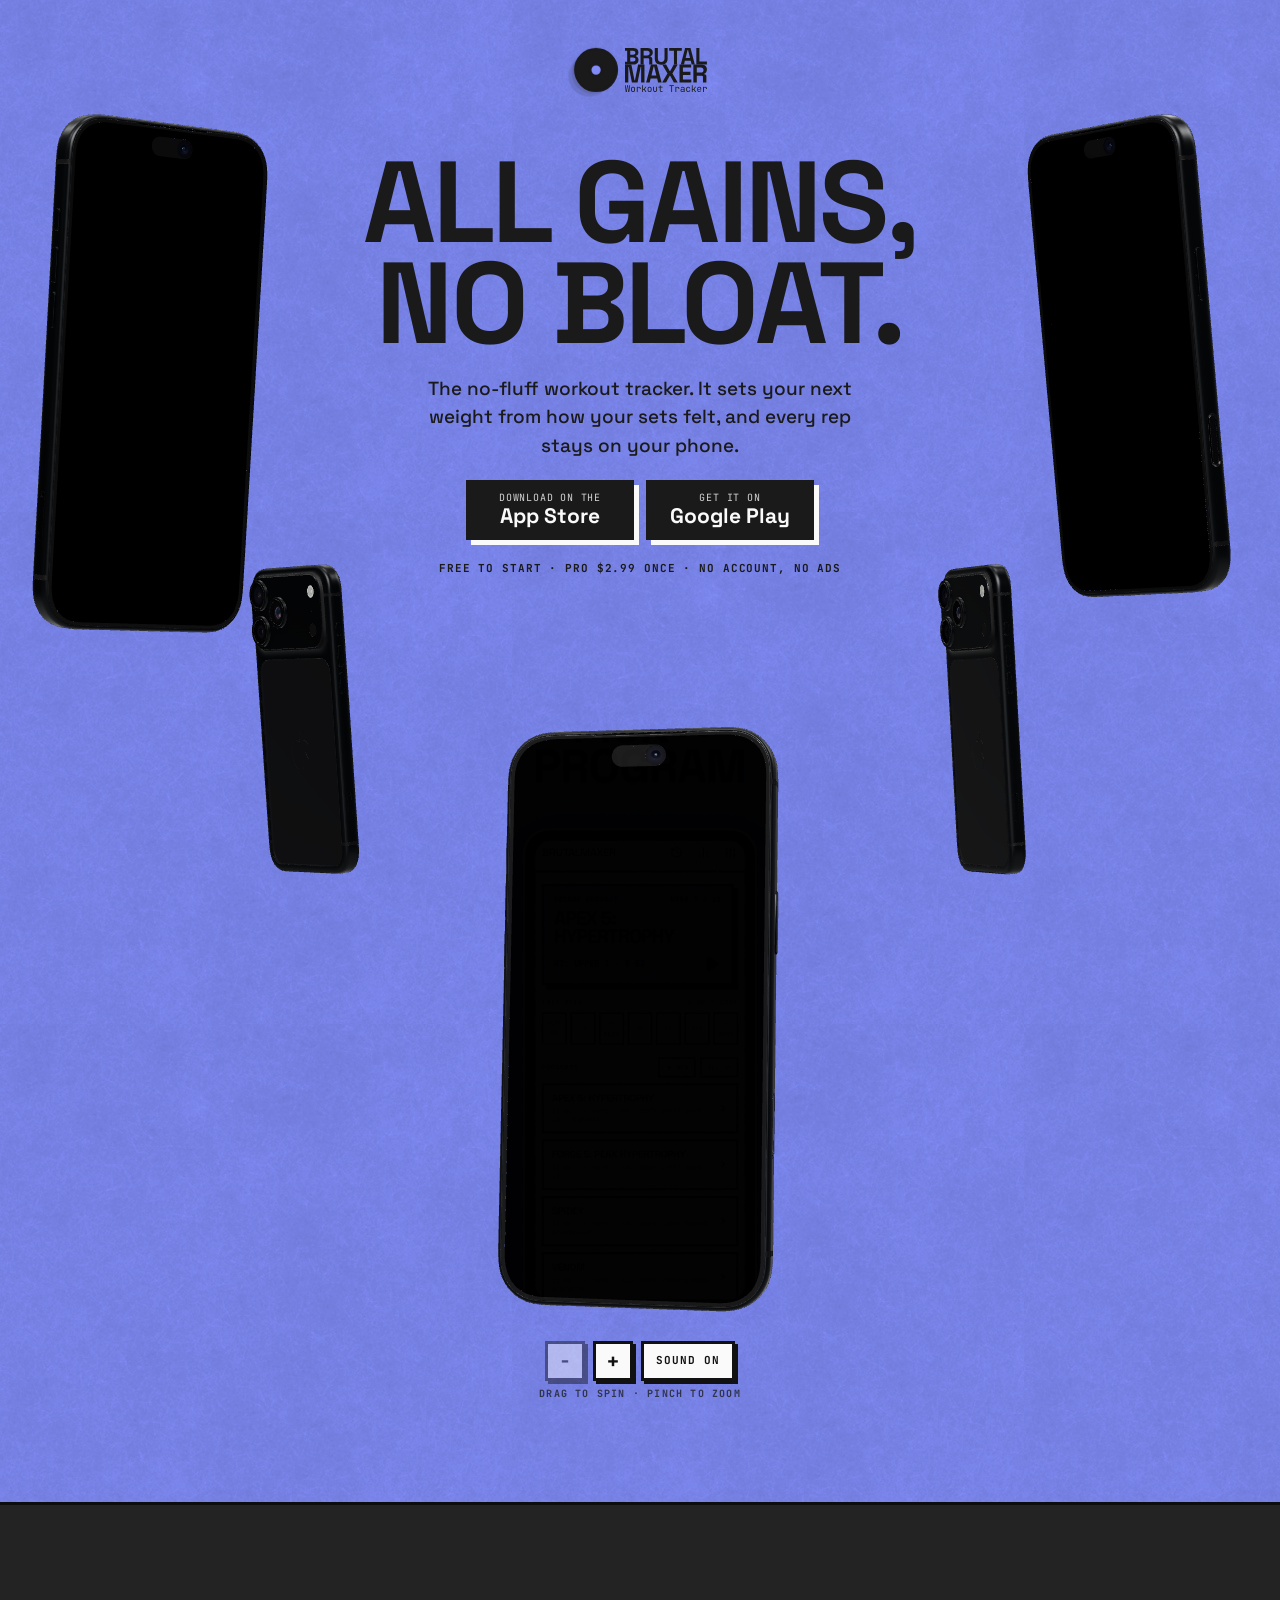
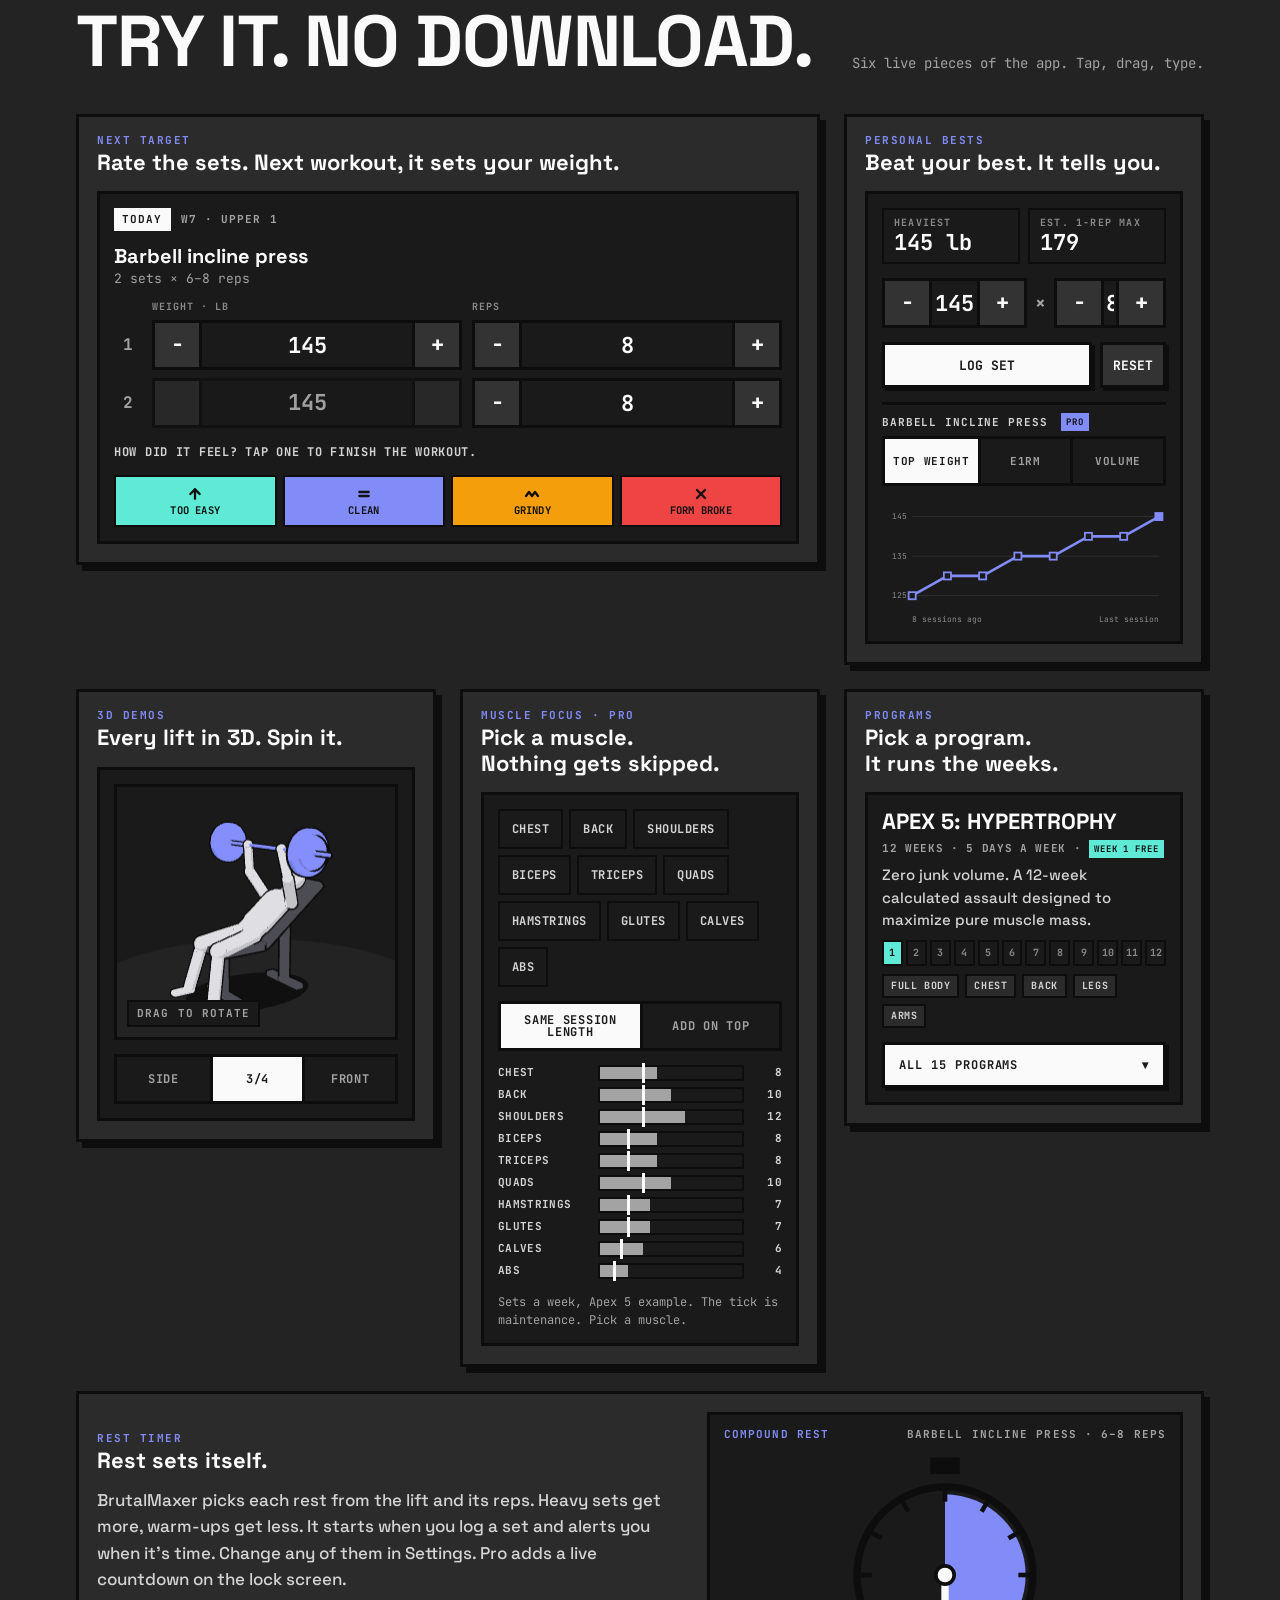
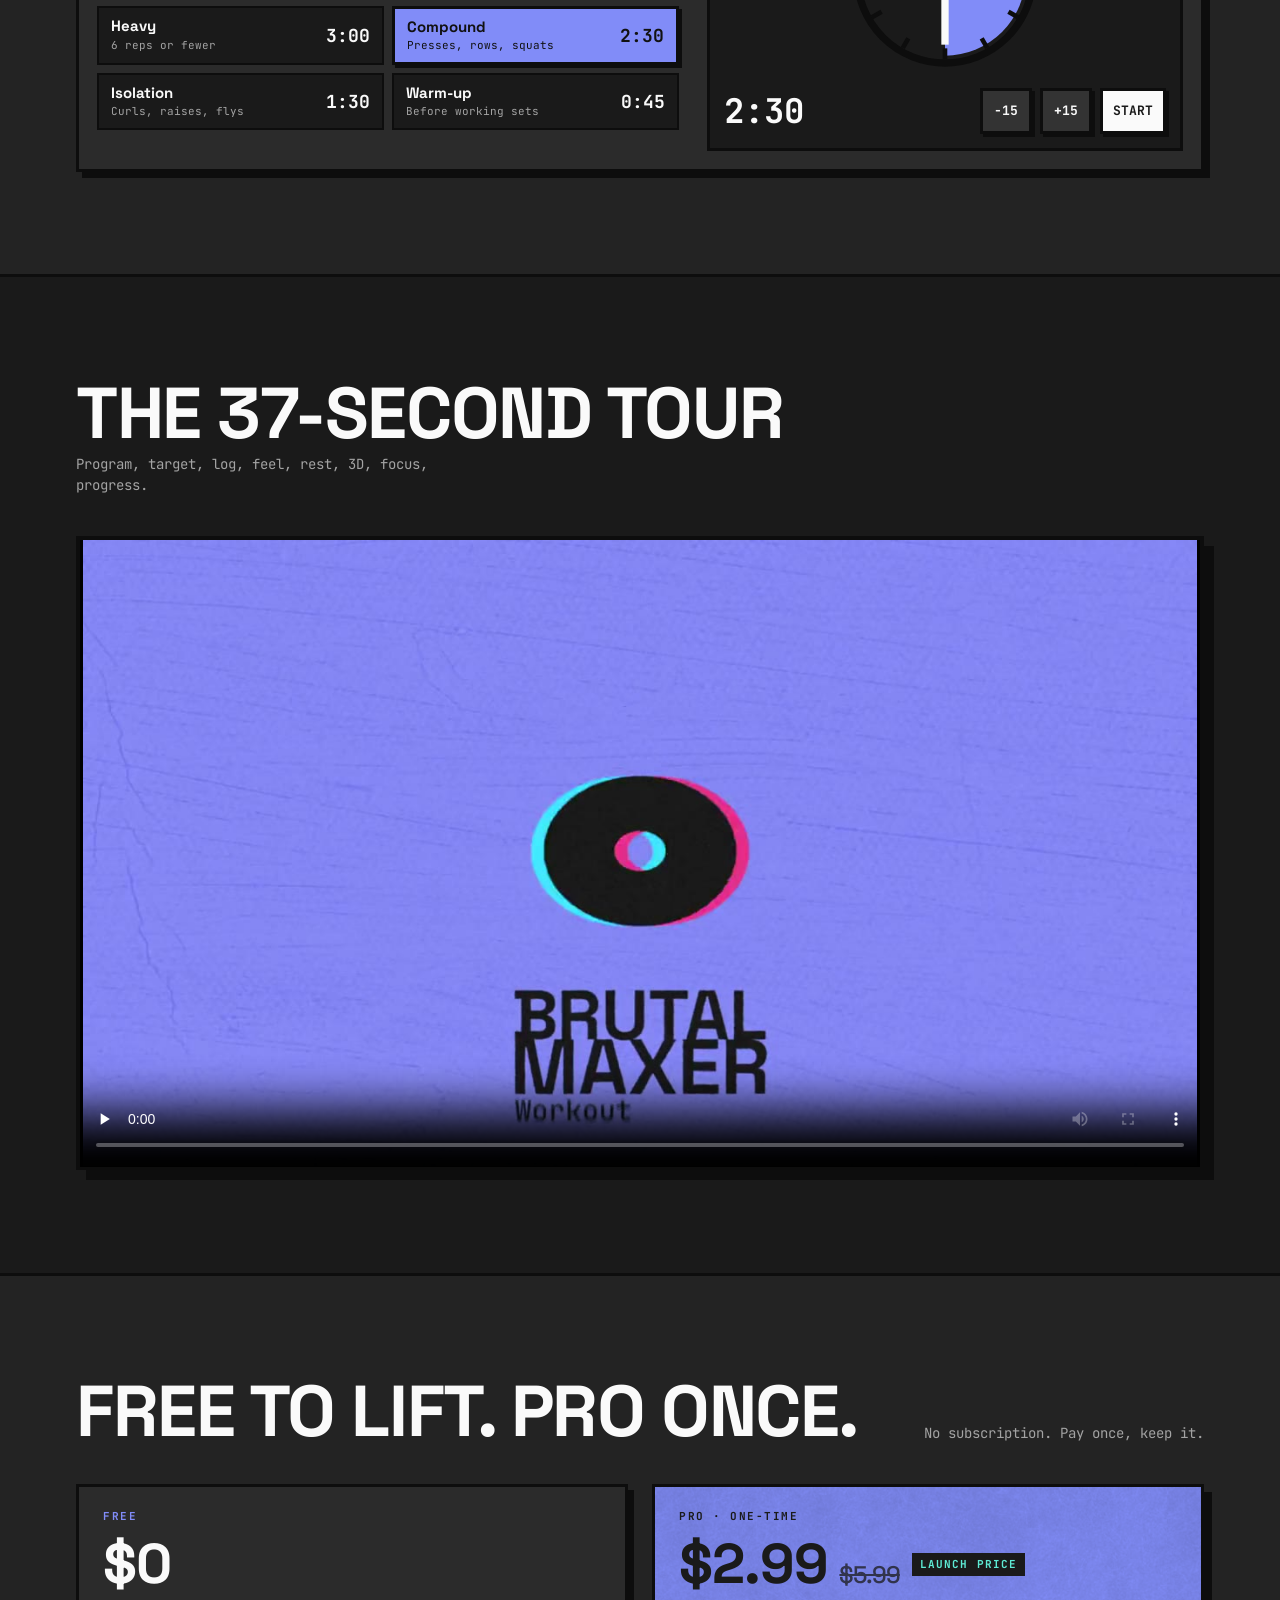
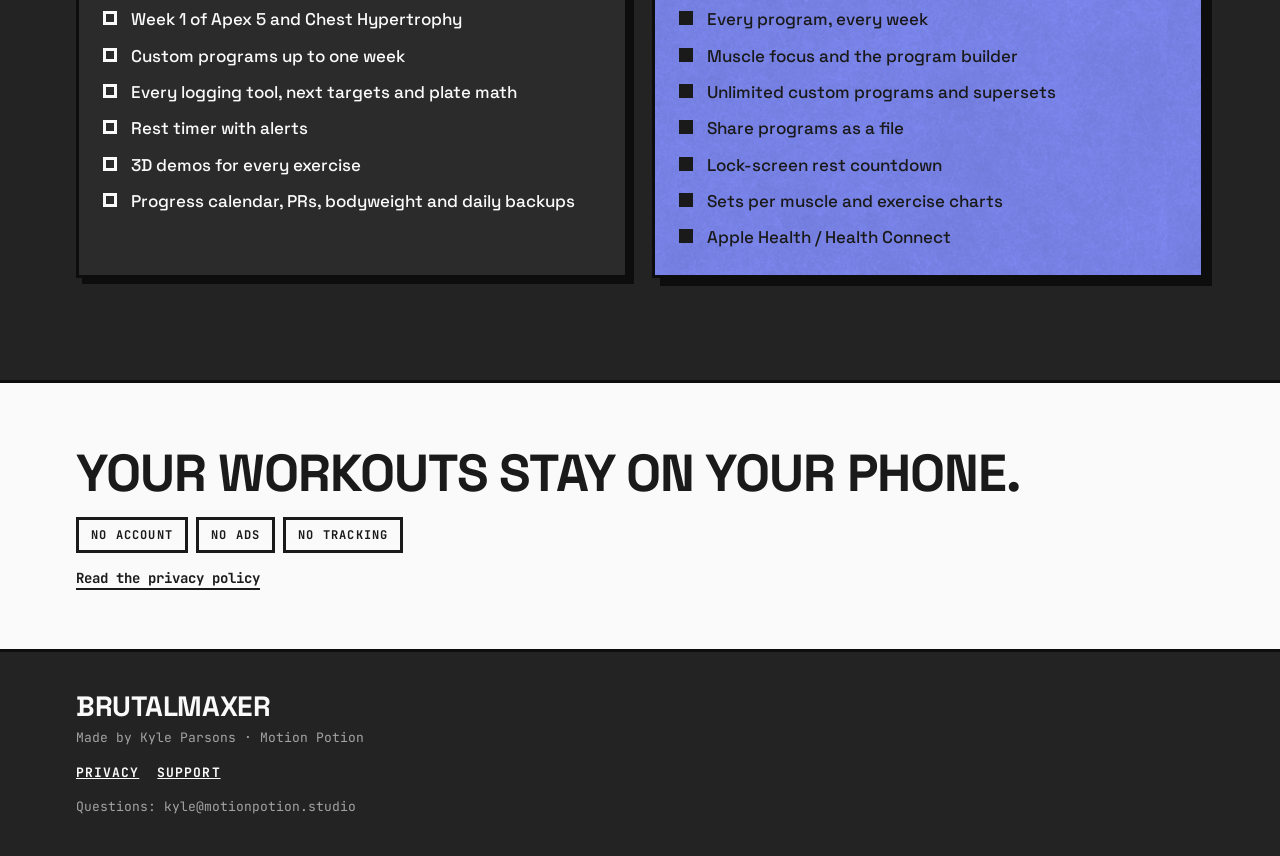
==== commit 9760ccb2: "Keep the hero video playing in Opera; cache-bust site files The hidden hero video sits at 1% opacity" ====
--- a/index.html
+++ b/index.html
@@ -18,7 +18,7 @@
 <meta name="color-scheme" content="dark">
 <link rel="icon" href="assets/icon.svg" type="image/svg+xml">
 <link rel="preload" href="fonts/space-grotesk-latin-700-normal.woff2" as="font" type="font/woff2" crossorigin>
-<link rel="stylesheet" href="styles.css">
+<link rel="stylesheet" href="styles.css?v=28a61980">
 <script>
   document.documentElement.classList.add('js');
 </script>
@@ -351,6 +351,6 @@
   </div>
 </footer>
 
-<script src="app.js"></script>
+<script src="app.js?v=30bd47ba"></script>
 </body>
 </html>
--- a/styles.css
+++ b/styles.css
@@ -129,9 +129,10 @@
 .phone video { width: 100%; height: 100%; object-fit: cover; }
 .phone.is-3d { z-index: 3; border-color: transparent; background: transparent; box-shadow: none; touch-action: pan-y pinch-zoom; cursor: grab; outline-offset: 6px; }
 .hero.is-grabbing .phone.is-3d, .hero.is-grabbing .phone__canvas { cursor: grabbing; }
-.phone.is-3d video { opacity: 0; pointer-events: none; }
+/* 1%, not 0: some browsers (Opera) pause a video they consider invisible */
+.phone.is-3d video { opacity: .01; pointer-events: none; }
 .phone.is-pending { border-color: transparent; background: transparent; box-shadow: none; }
-.phone.is-pending video { opacity: 0; }
+.phone.is-pending video { opacity: .01; }
 /* the canvas spans the whole hero so a zoomed phone can fill it; at 1x it lets clicks through */
 .phone__canvas { position: absolute; inset: 0; width: 100%; height: 100%; max-width: none; z-index: 2; pointer-events: none; }
 .hero.phone-zoomed .phone__canvas { pointer-events: auto; touch-action: none; cursor: grab; }
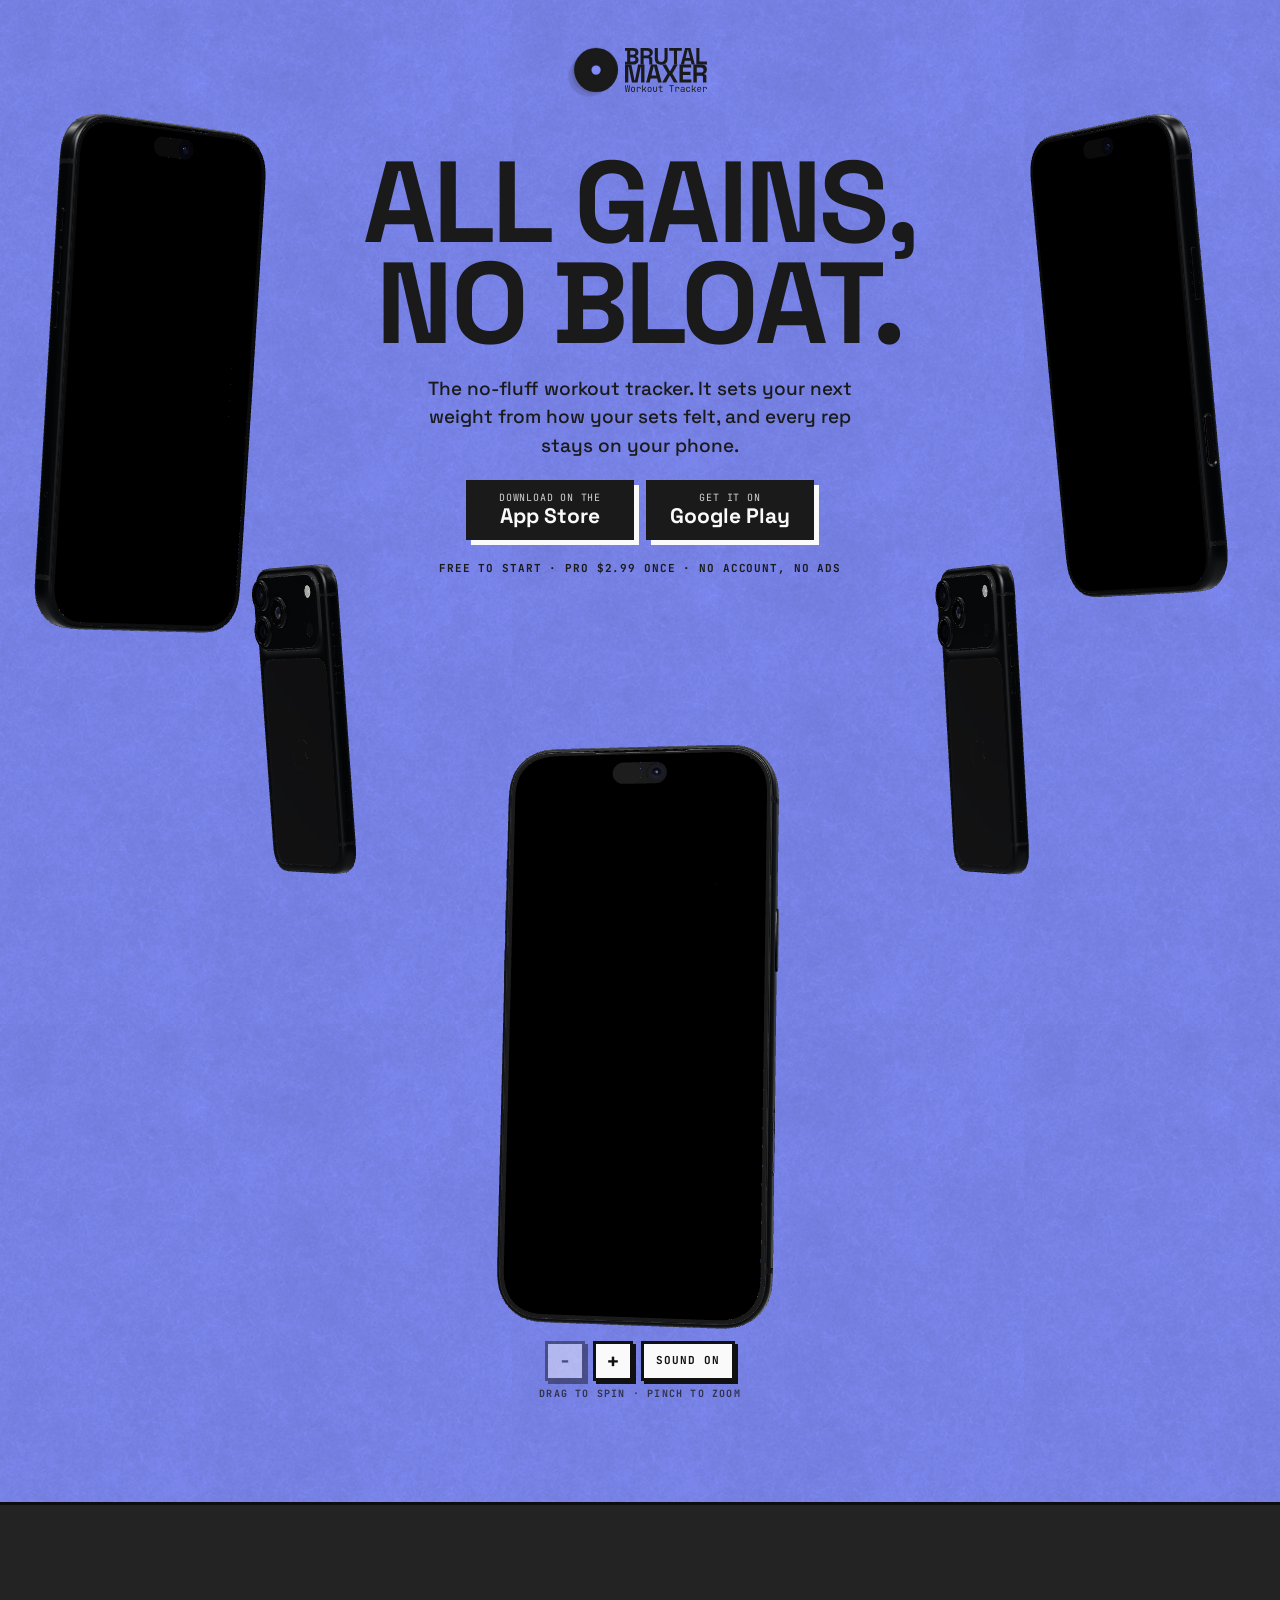
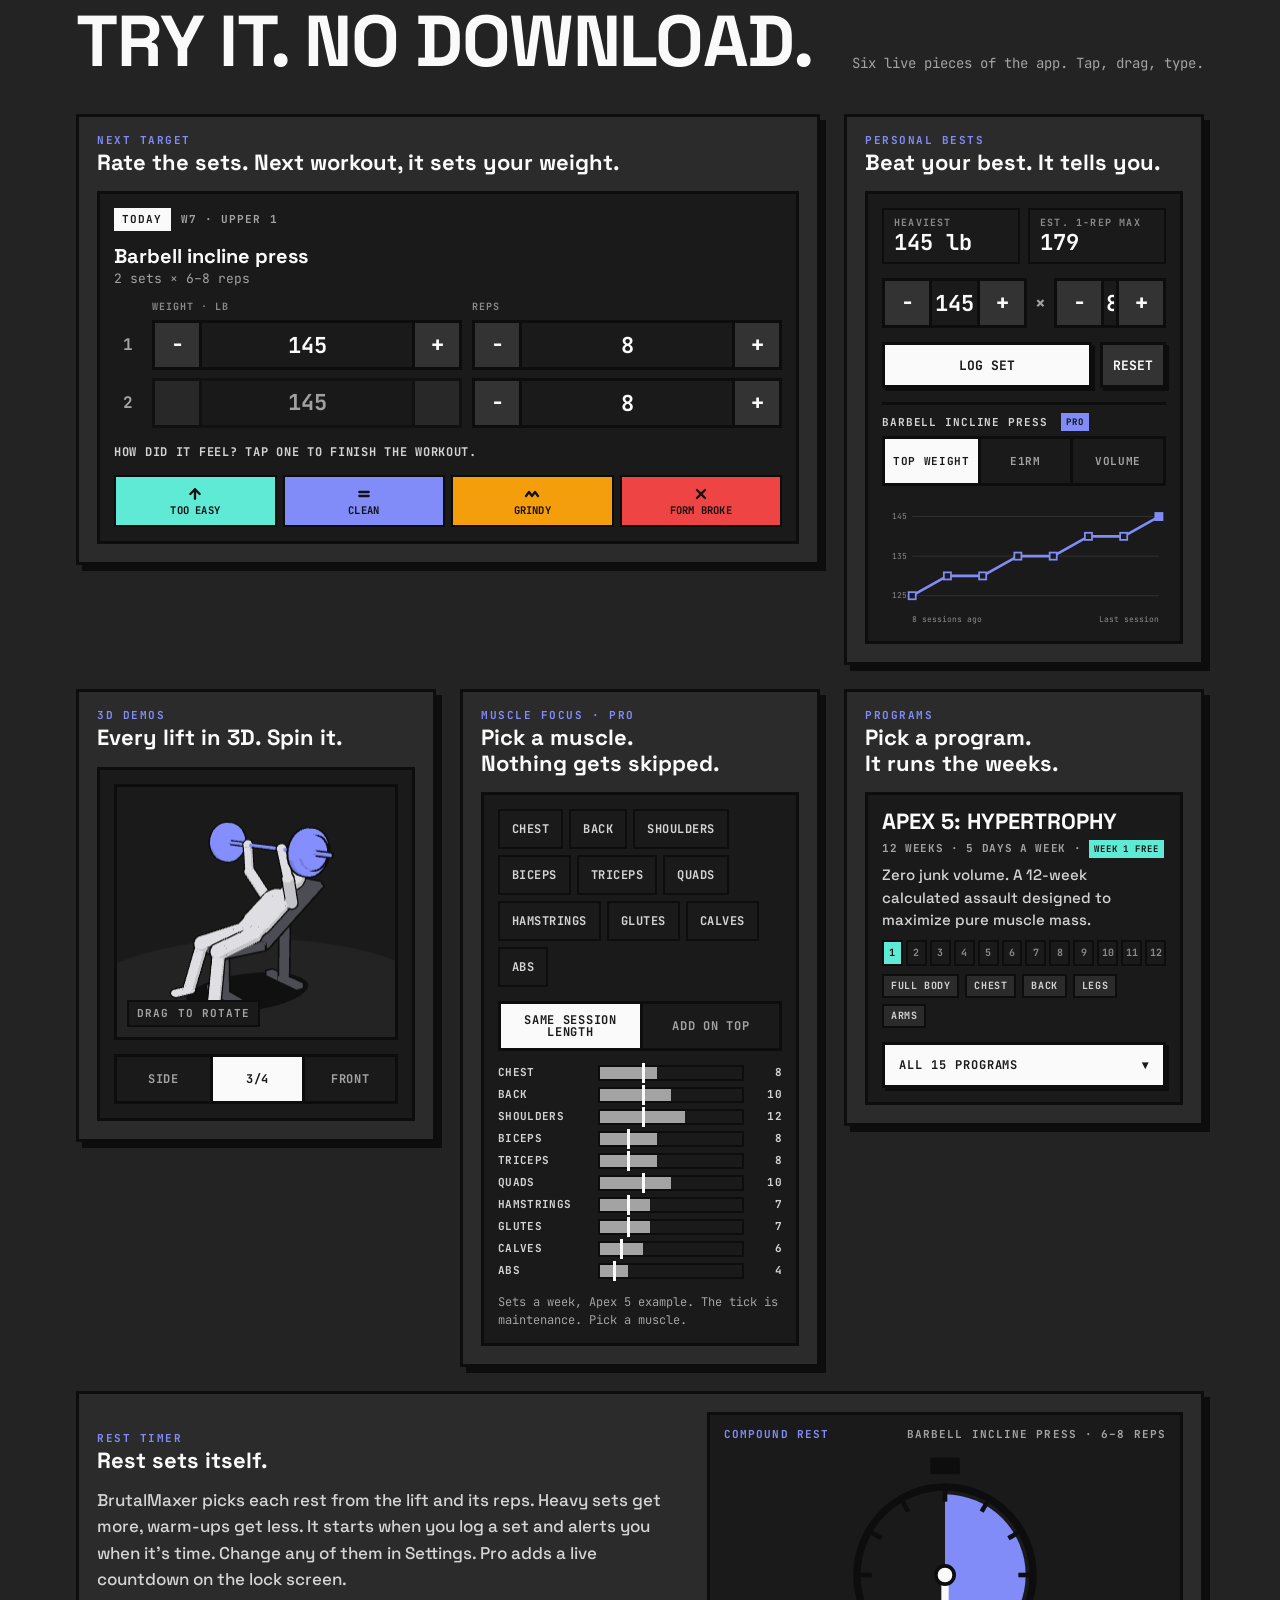
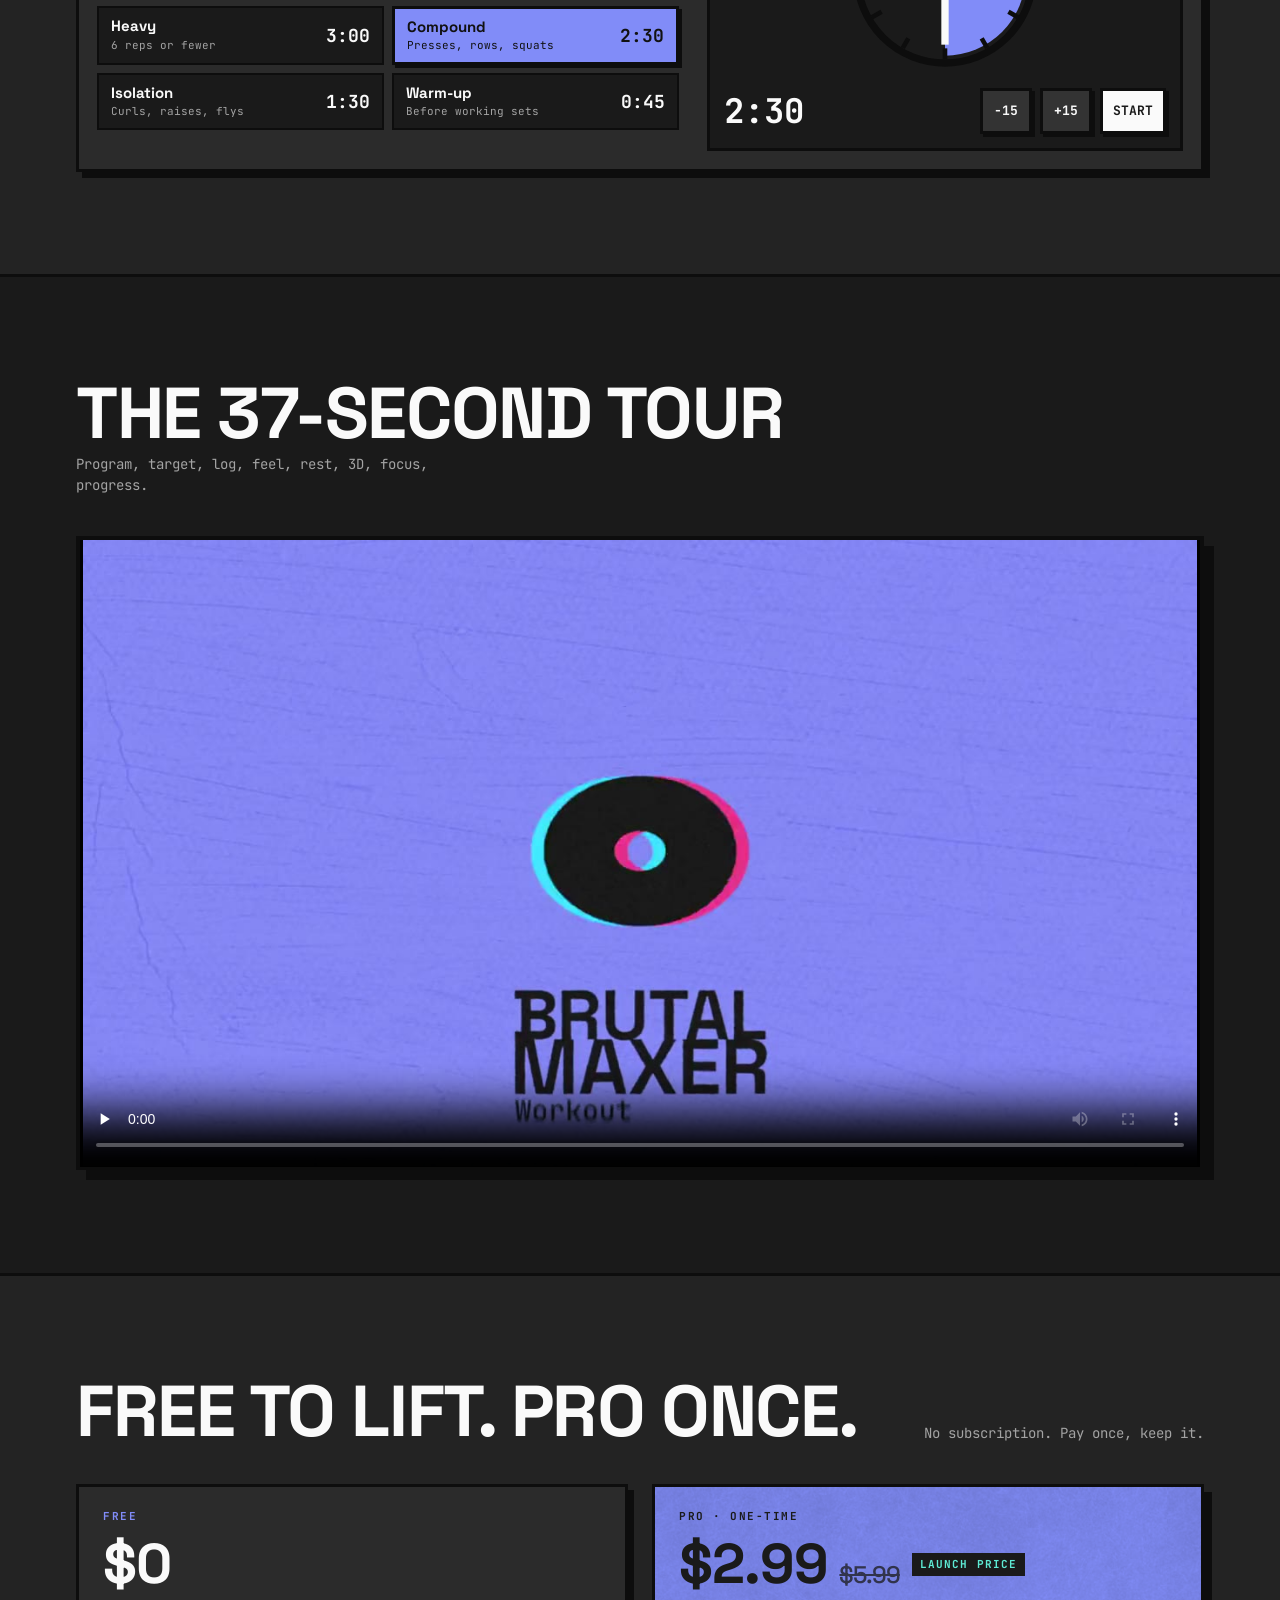
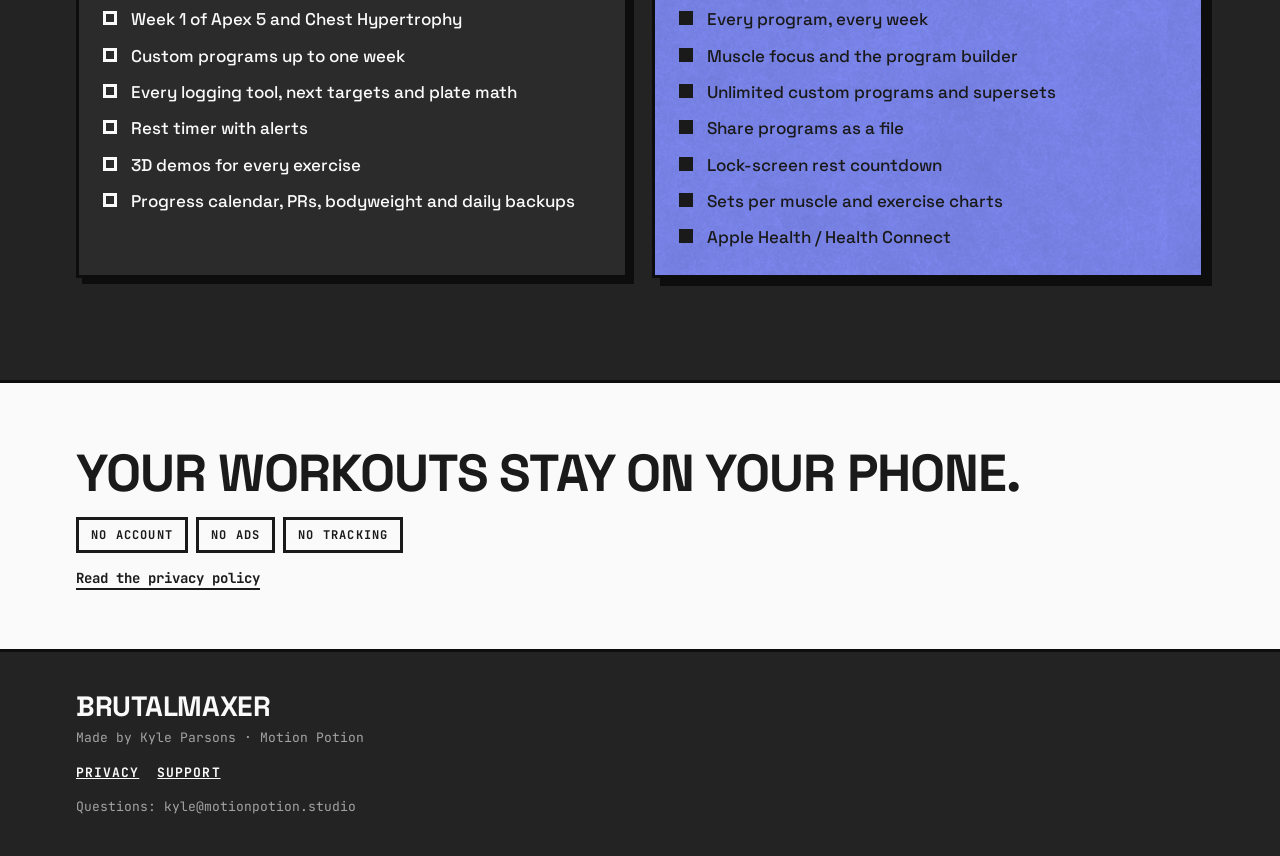
==== commit 8c67f9eb: "Hero video: no ghost image; first tap starts it where autoplay is blocked Back to 0% opacity for the" ====
--- a/index.html
+++ b/index.html
@@ -18,7 +18,7 @@
 <meta name="color-scheme" content="dark">
 <link rel="icon" href="assets/icon.svg" type="image/svg+xml">
 <link rel="preload" href="fonts/space-grotesk-latin-700-normal.woff2" as="font" type="font/woff2" crossorigin>
-<link rel="stylesheet" href="styles.css?v=28a61980">
+<link rel="stylesheet" href="styles.css?v=7b43fead">
 <script>
   document.documentElement.classList.add('js');
 </script>
@@ -351,6 +351,6 @@
   </div>
 </footer>
 
-<script src="app.js?v=30bd47ba"></script>
+<script src="app.js?v=f5cdd526"></script>
 </body>
 </html>
--- a/styles.css
+++ b/styles.css
@@ -129,10 +129,9 @@
 .phone video { width: 100%; height: 100%; object-fit: cover; }
 .phone.is-3d { z-index: 3; border-color: transparent; background: transparent; box-shadow: none; touch-action: pan-y pinch-zoom; cursor: grab; outline-offset: 6px; }
 .hero.is-grabbing .phone.is-3d, .hero.is-grabbing .phone__canvas { cursor: grabbing; }
-/* 1%, not 0: some browsers (Opera) pause a video they consider invisible */
-.phone.is-3d video { opacity: .01; pointer-events: none; }
+.phone.is-3d video { opacity: 0; pointer-events: none; }
 .phone.is-pending { border-color: transparent; background: transparent; box-shadow: none; }
-.phone.is-pending video { opacity: .01; }
+.phone.is-pending video { opacity: 0; }
 /* the canvas spans the whole hero so a zoomed phone can fill it; at 1x it lets clicks through */
 .phone__canvas { position: absolute; inset: 0; width: 100%; height: 100%; max-width: none; z-index: 2; pointer-events: none; }
 .hero.phone-zoomed .phone__canvas { pointer-events: auto; touch-action: none; cursor: grab; }
@@ -143,6 +142,7 @@
 }
 .phone__hint { display: none; flex-basis: 100%; text-align: center; font: 700 10px/1 var(--mono); text-transform: uppercase; letter-spacing: .12em; opacity: .75; pointer-events: none; }
 .phone.is-3d .phone__hint { display: block; }
+.phone.needs-tap .phone__hint { display: block; opacity: 1; color: var(--poster-ink); font-size: 12px; }
 .phone__zoom { display: flex; gap: 8px; }
 .phone__zoom button, .sound {
   height: 40px; min-width: 40px; padding: 0 12px; display: grid; place-items: center;
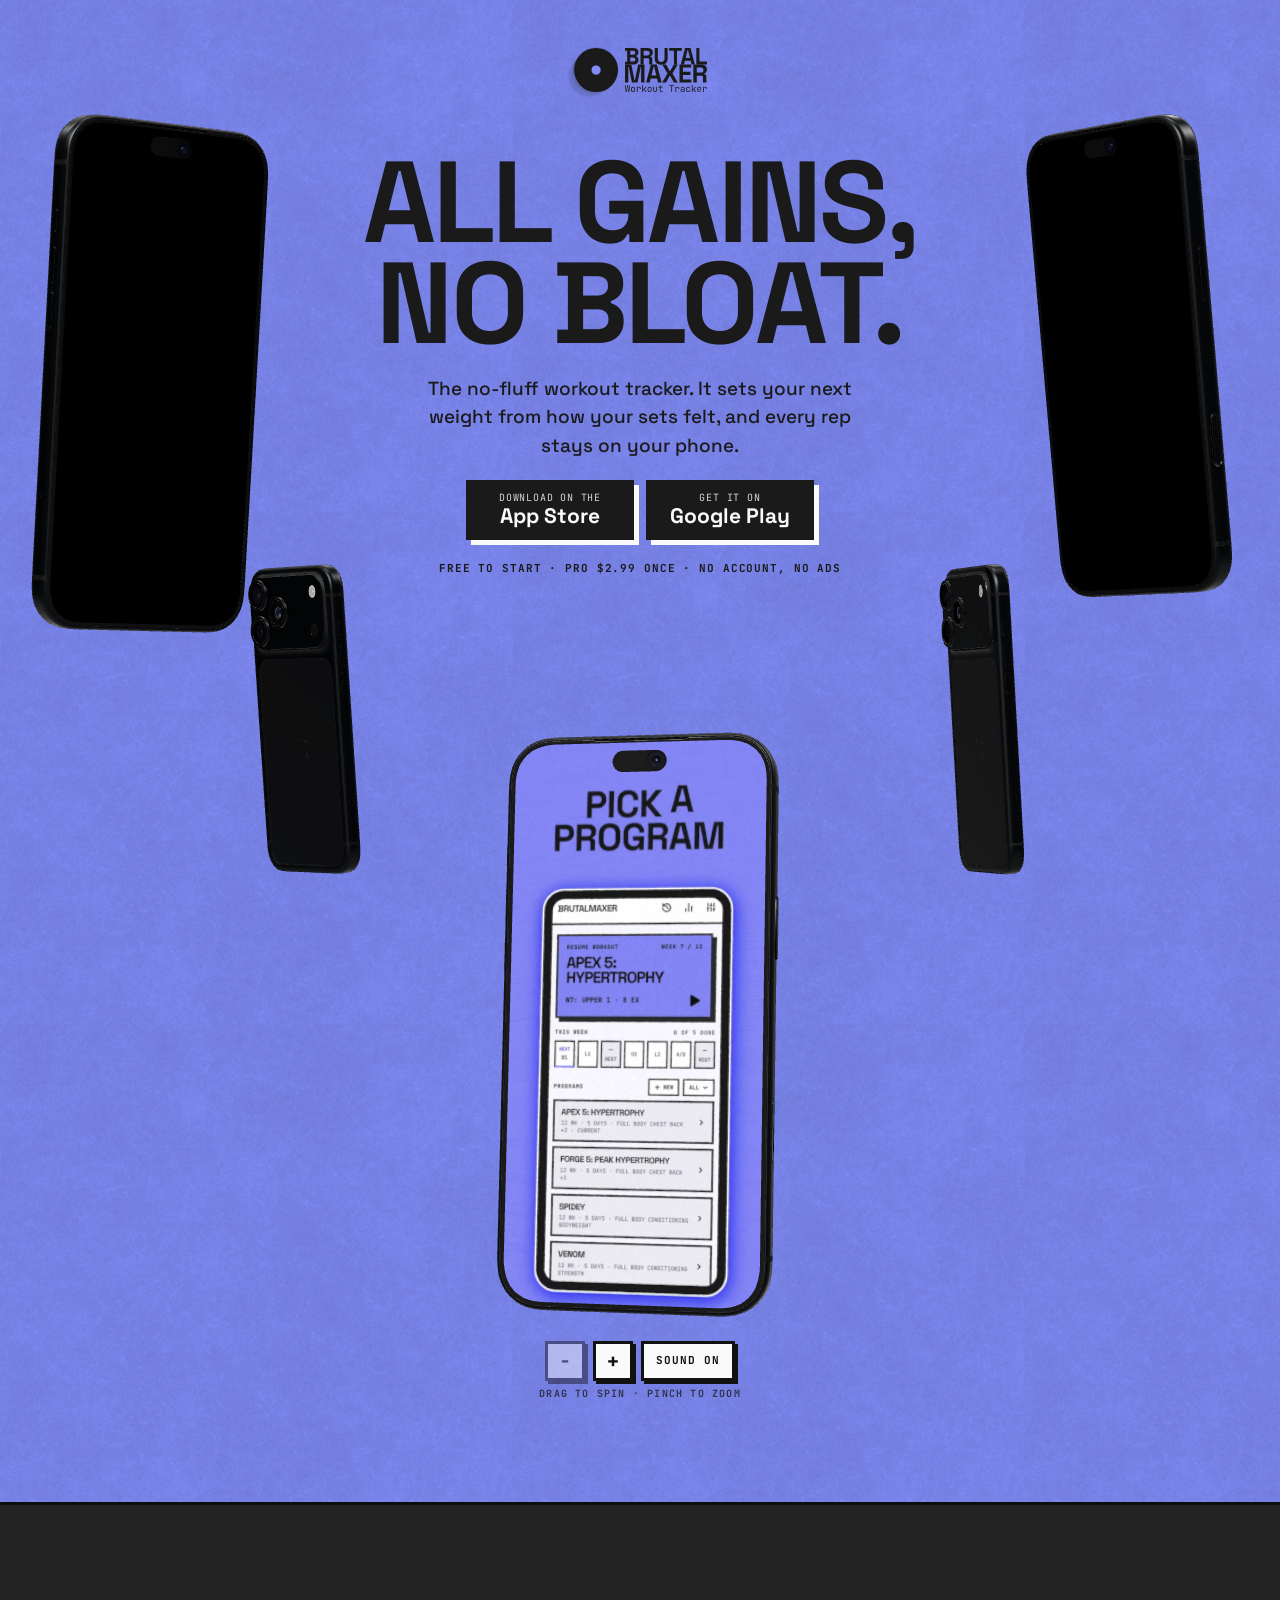
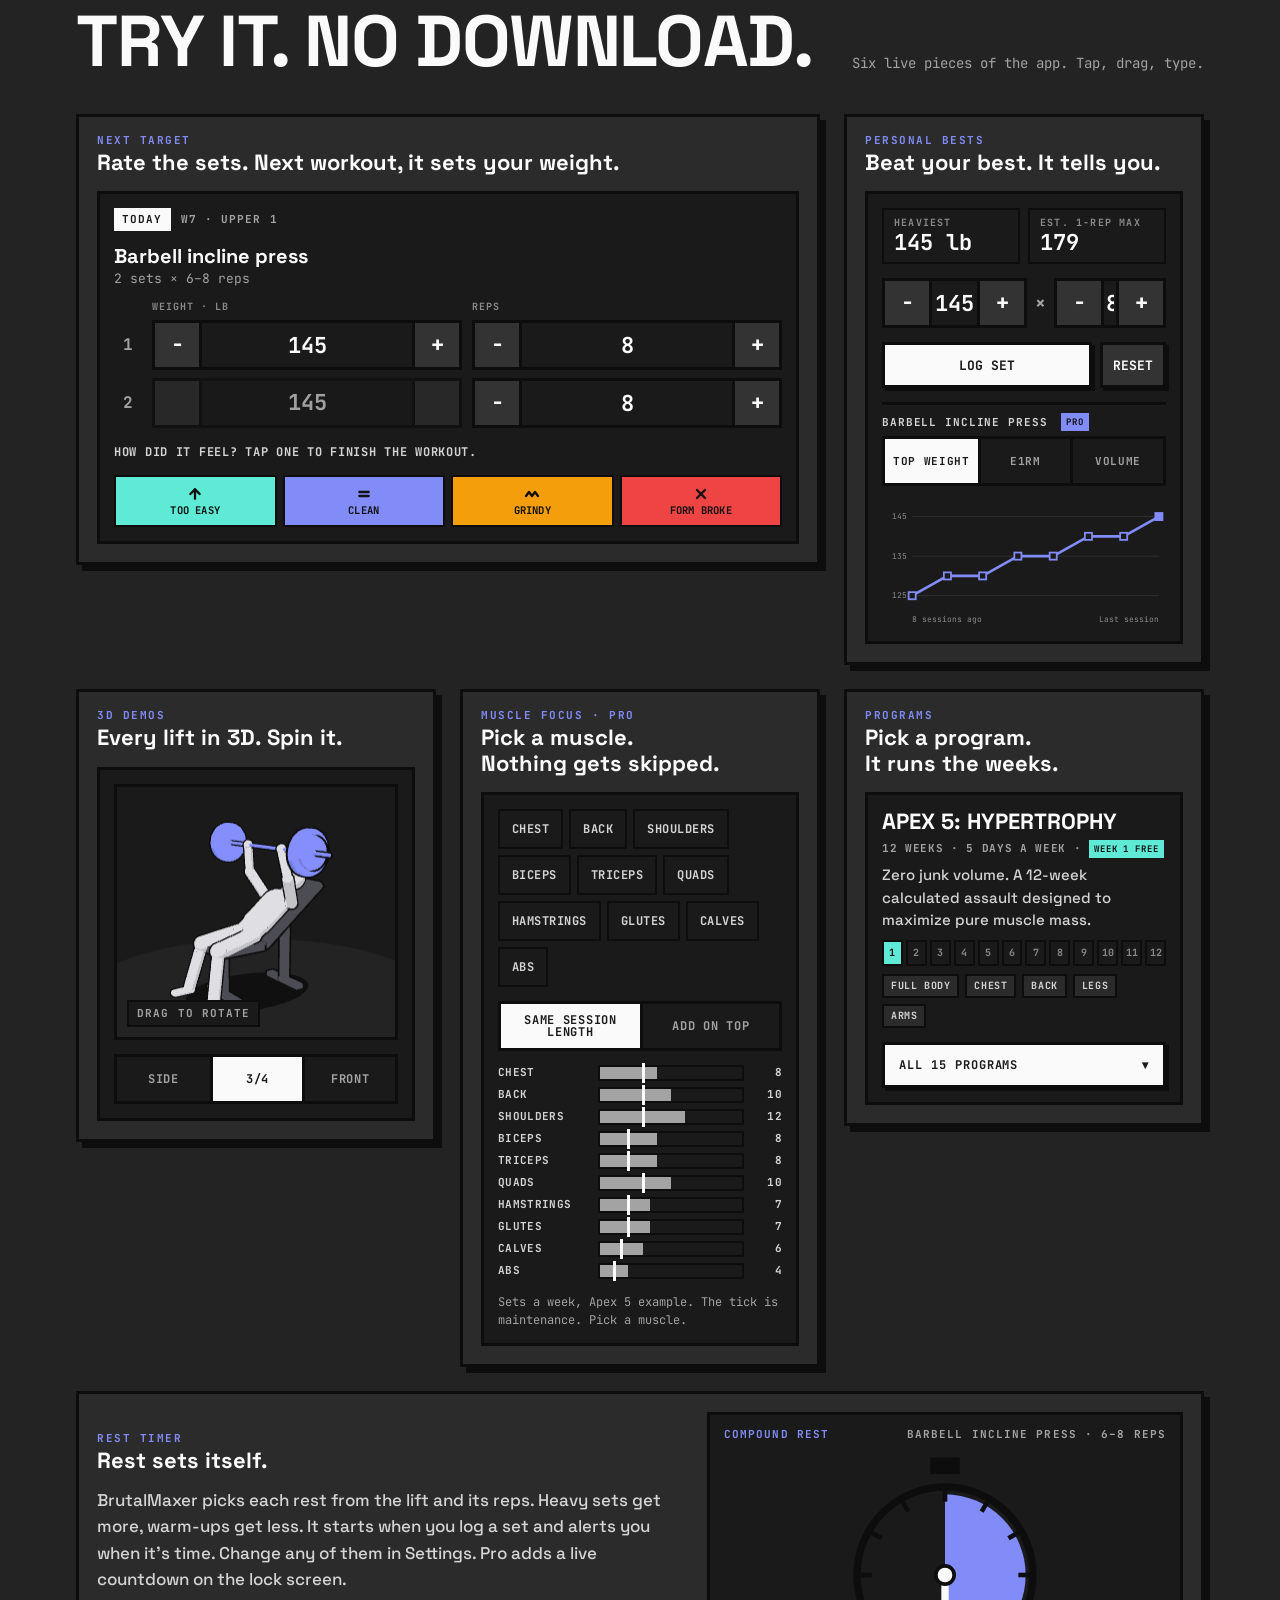
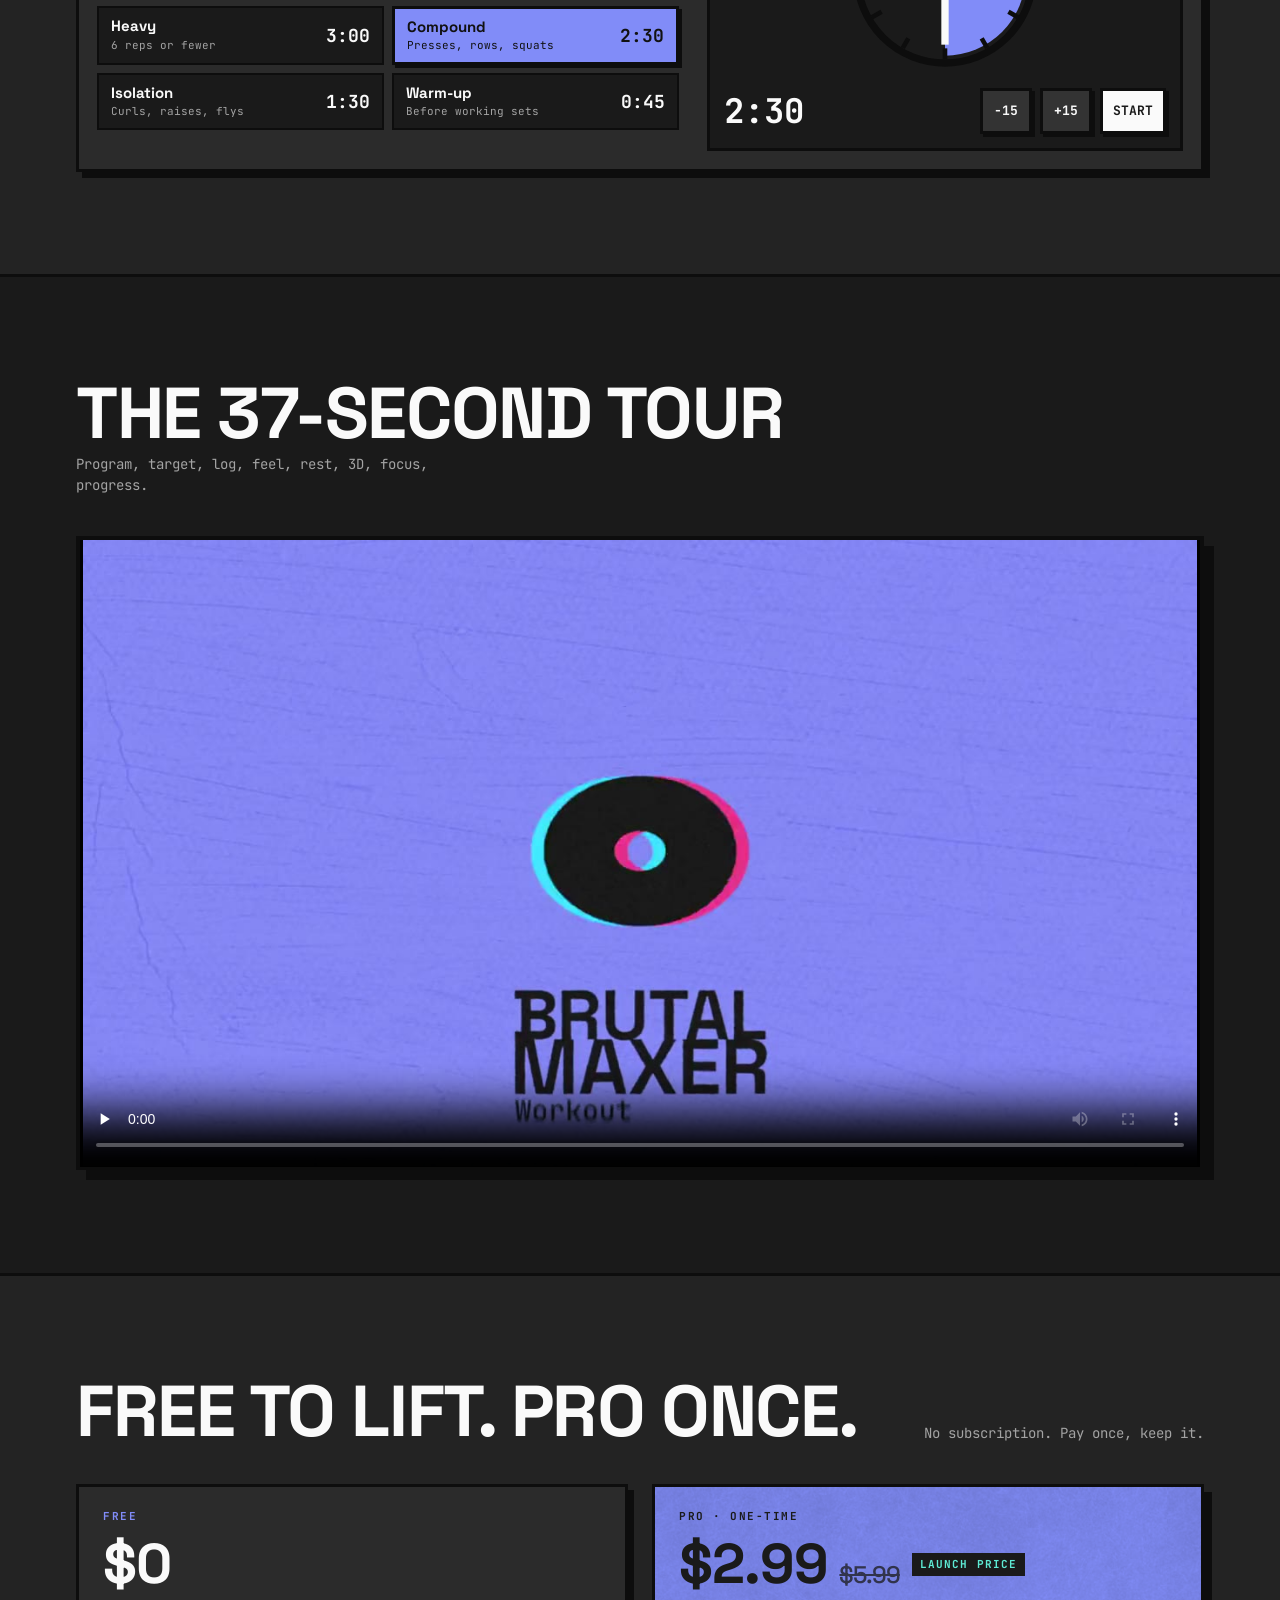
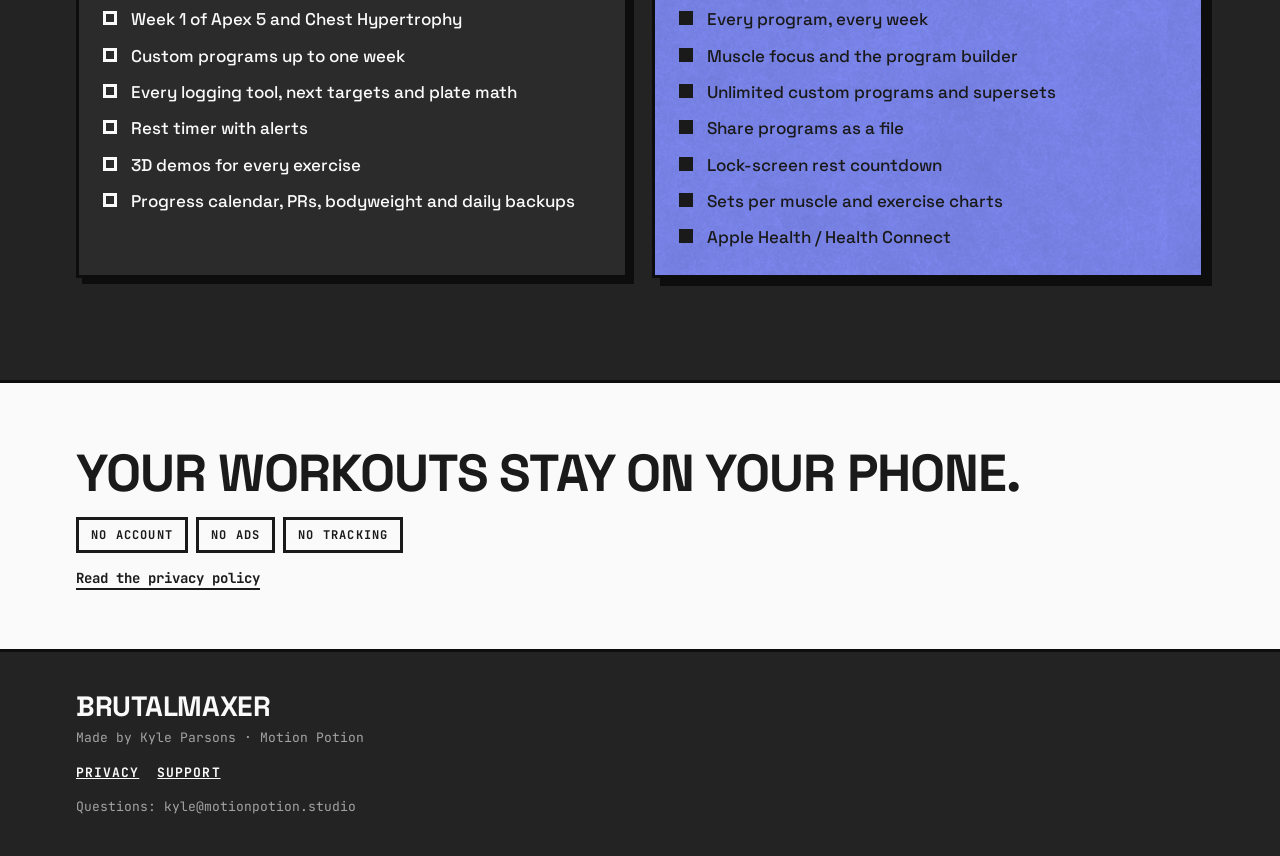
==== commit 2a7dcb91: "Hero phone: poster frame on the screen until the video plays, play button if blocked The 3D phone's " ====
--- a/index.html
+++ b/index.html
@@ -351,6 +351,6 @@
   </div>
 </footer>
 
-<script src="app.js?v=f5cdd526"></script>
+<script src="app.js?v=a01864b8"></script>
 </body>
 </html>
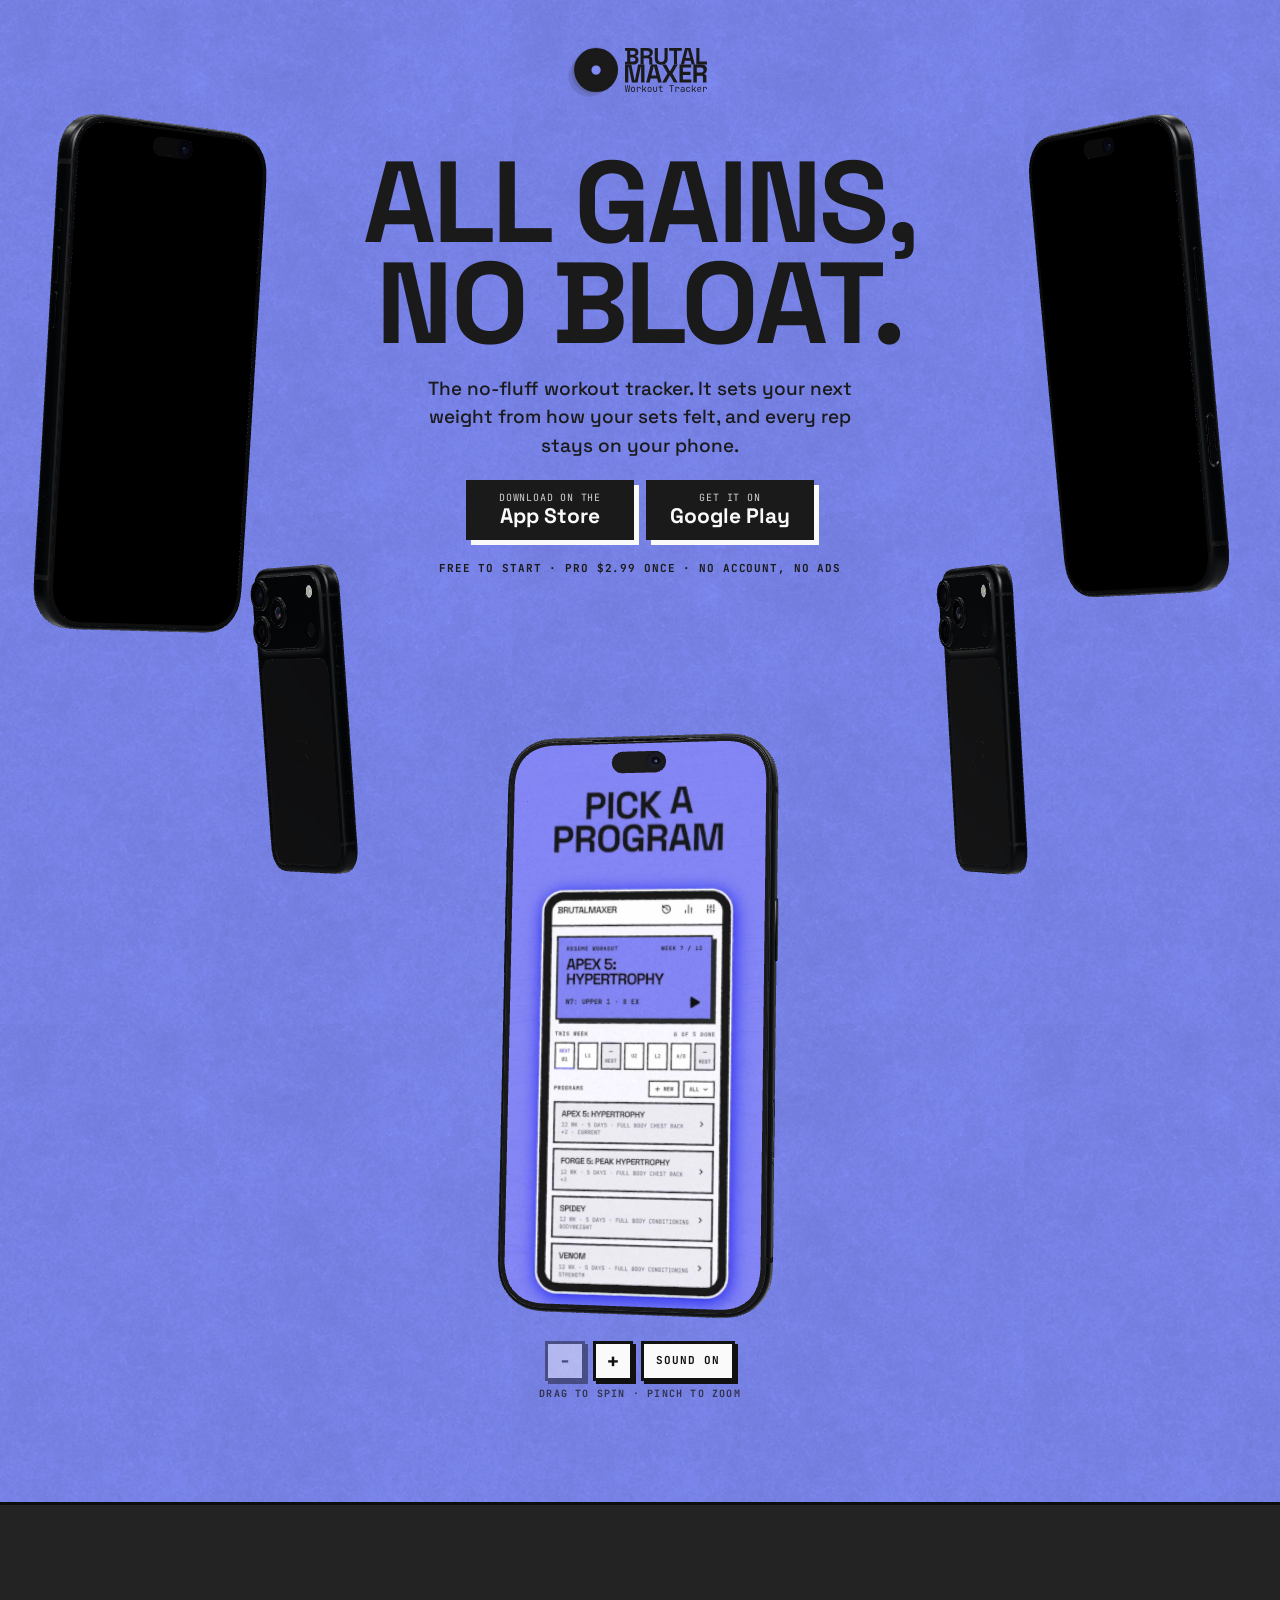
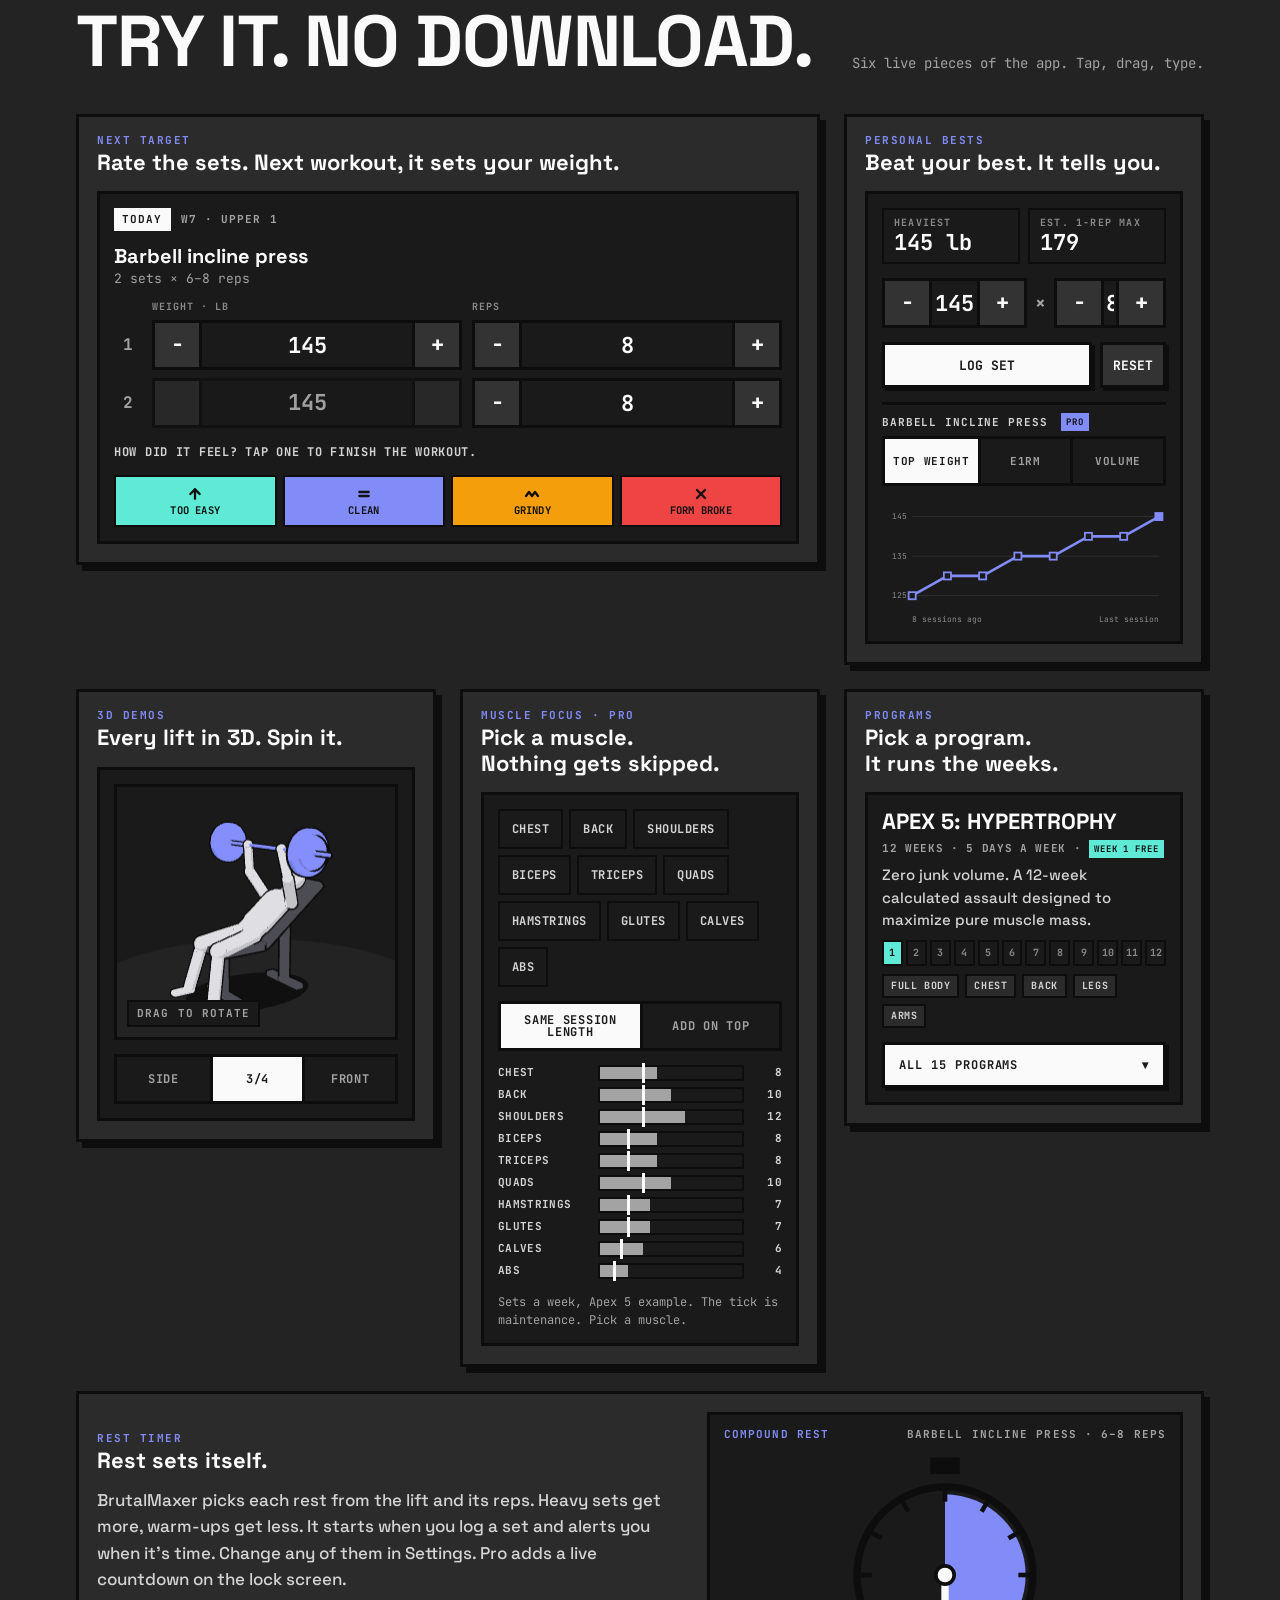
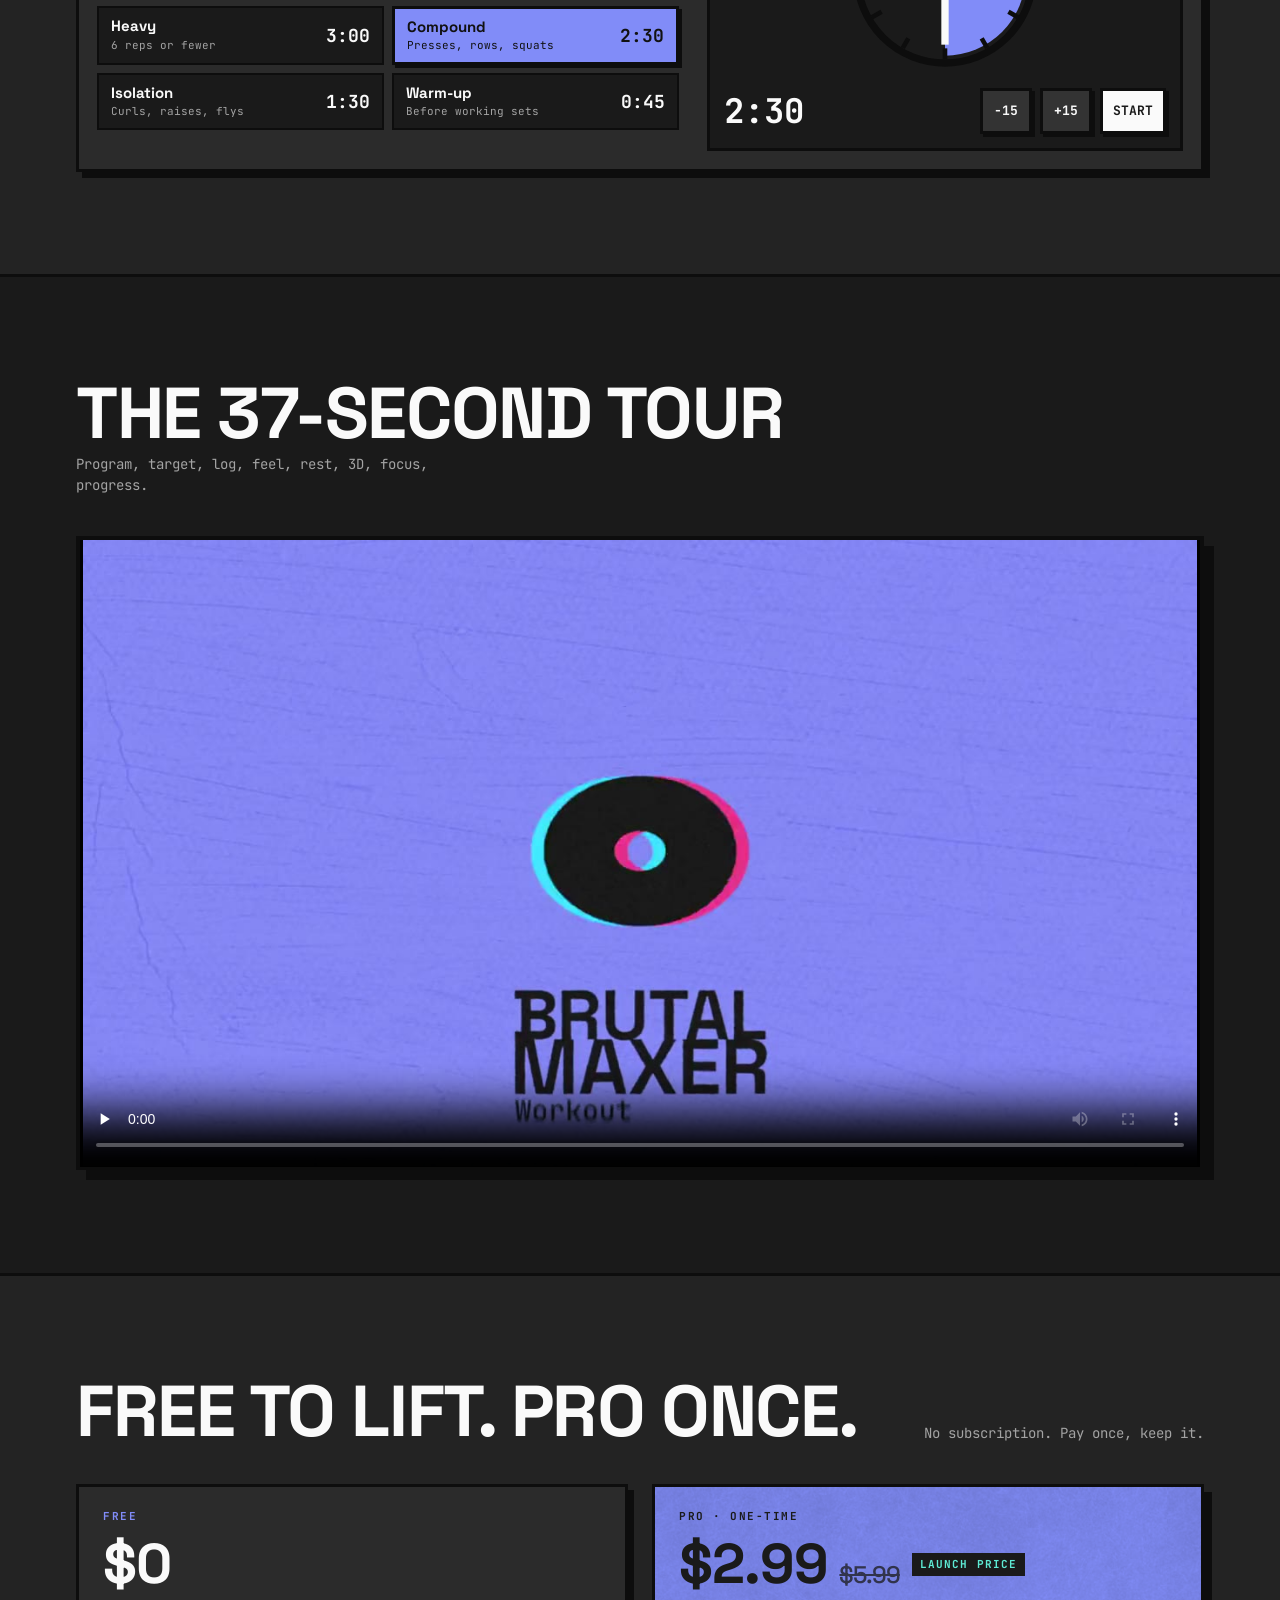
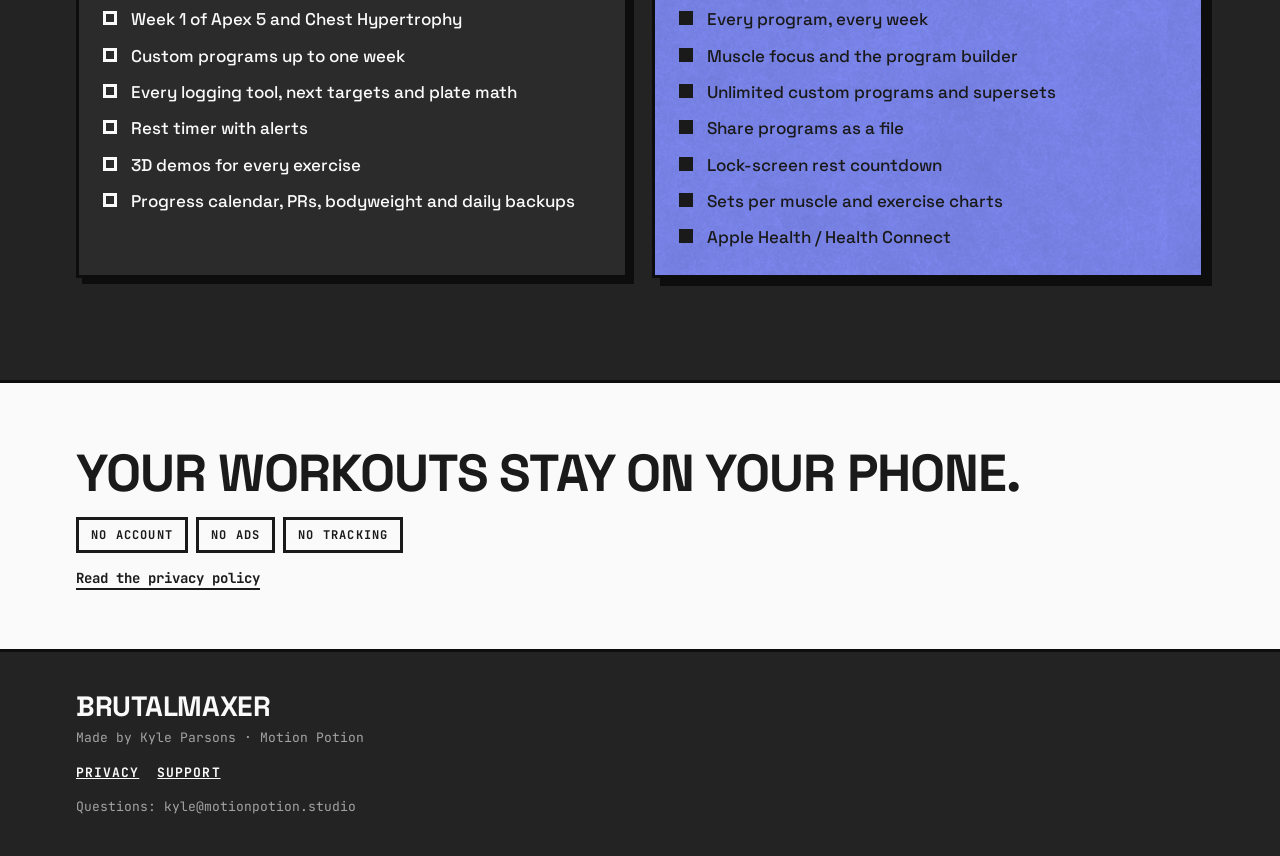
==== commit 3a2b5e89: "3D phone: show it with Data Saver on; bring it back after Chrome drops WebGL Data Saver no longer sk" ====
--- a/index.html
+++ b/index.html
@@ -351,6 +351,6 @@
   </div>
 </footer>
 
-<script src="app.js?v=a01864b8"></script>
+<script src="app.js?v=b1be739e"></script>
 </body>
 </html>
